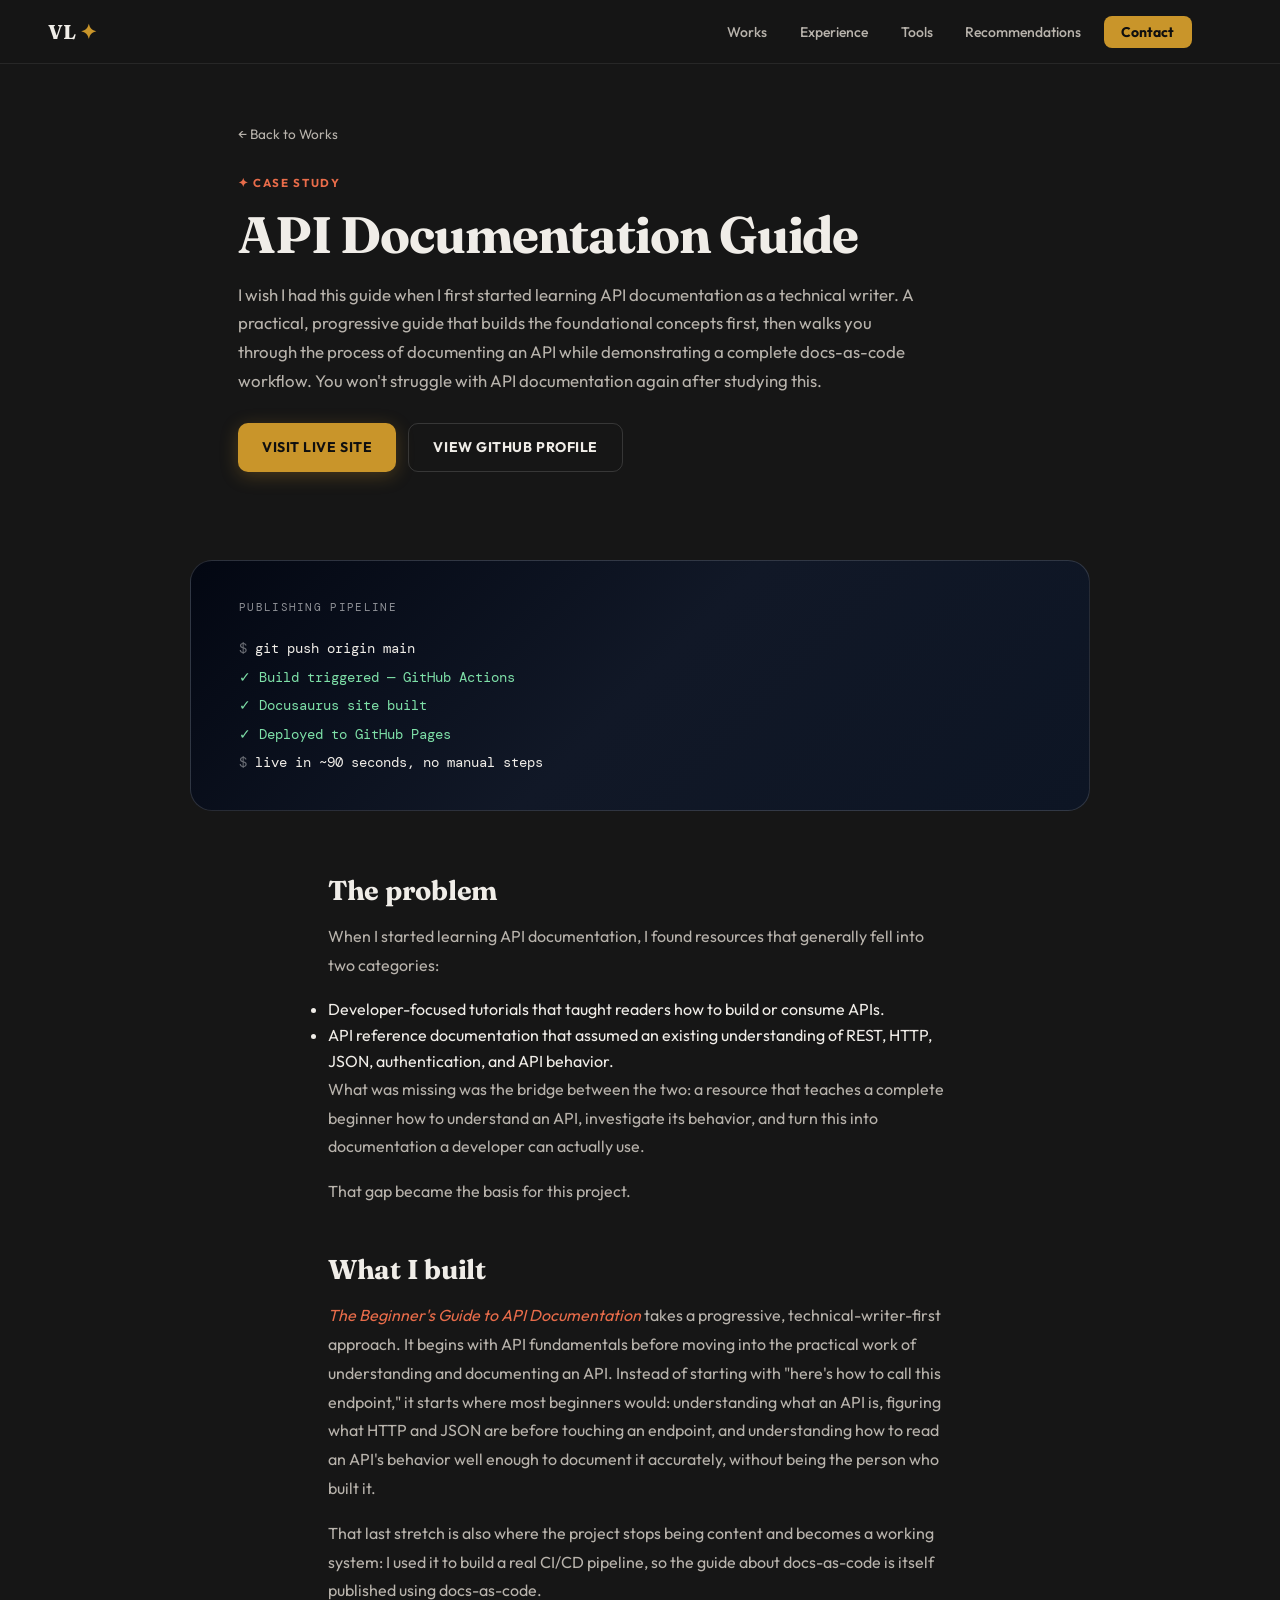
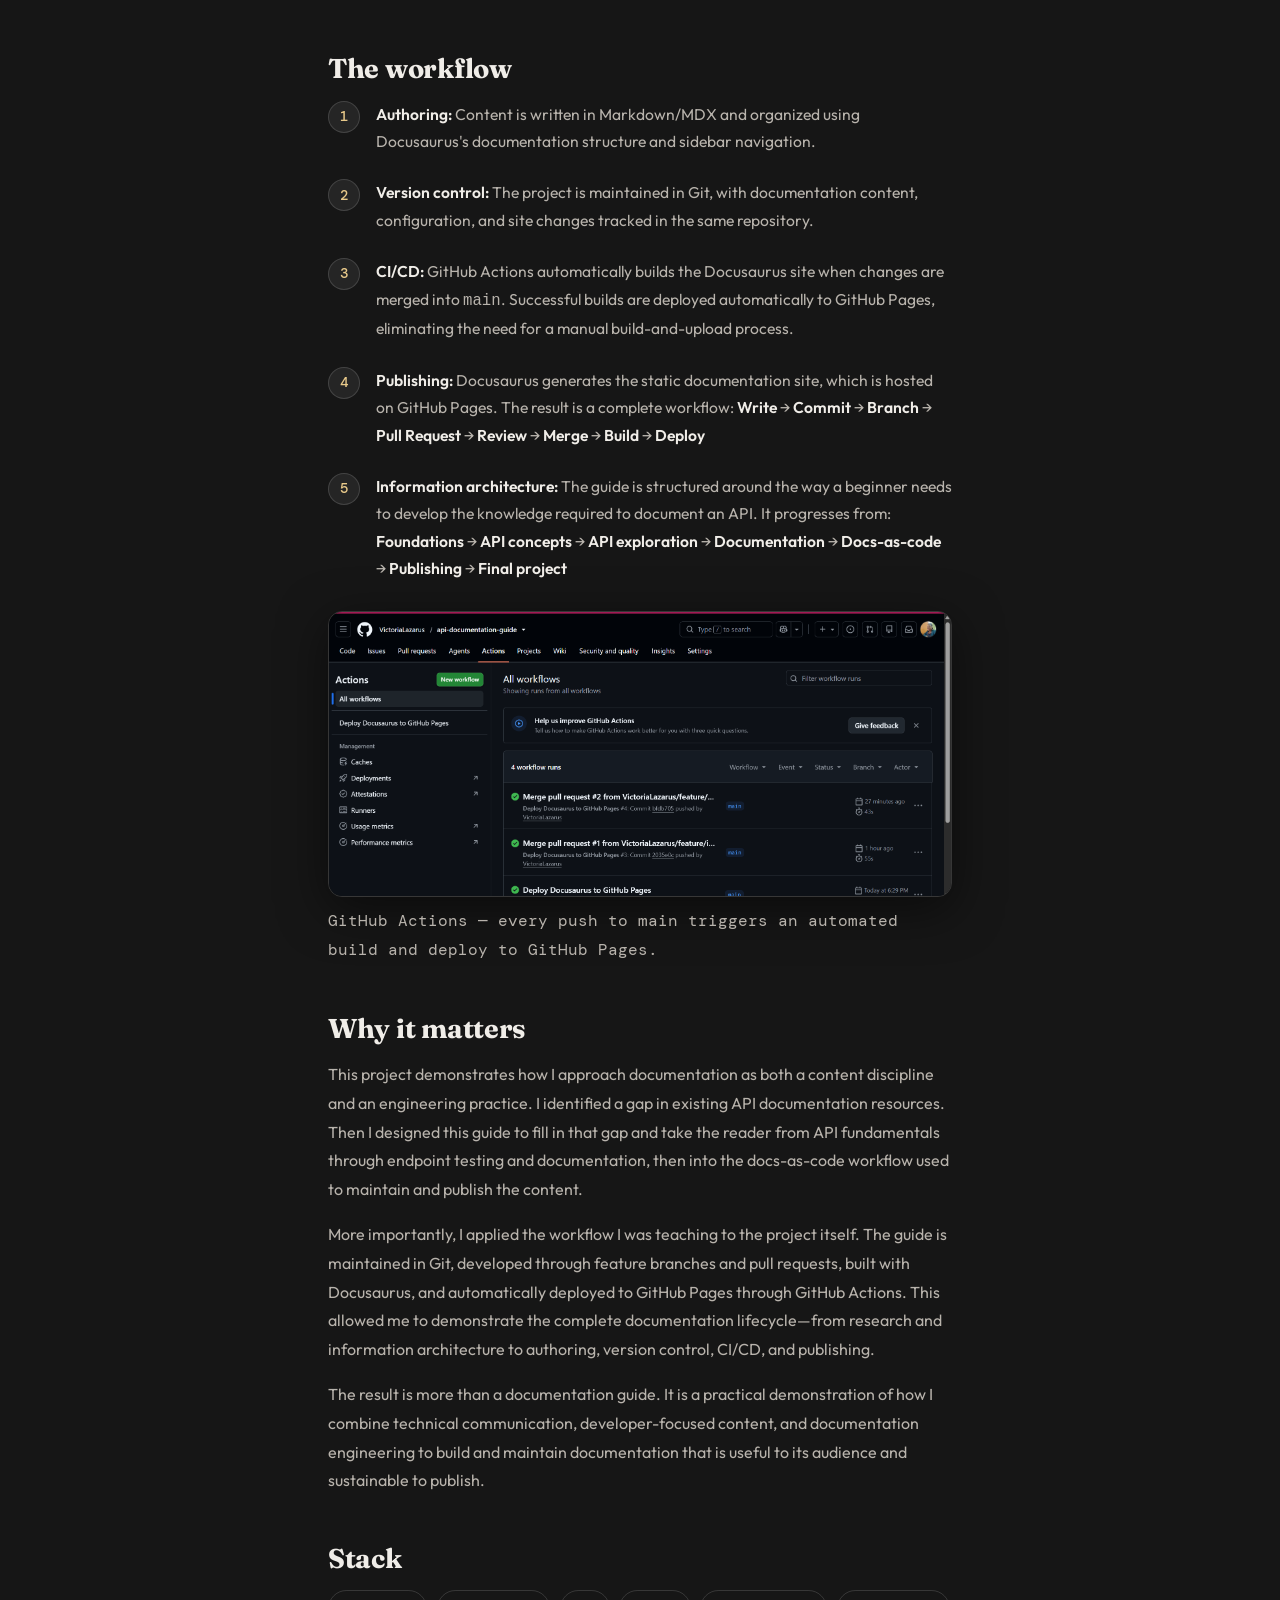
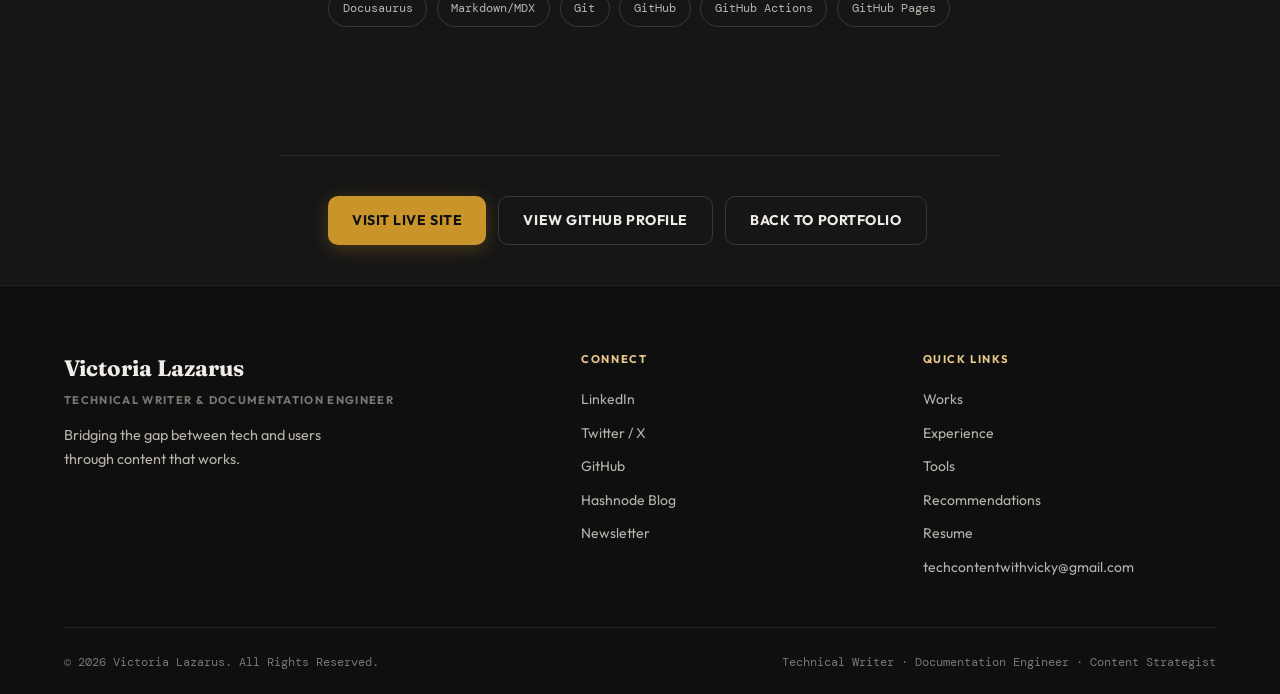
==== case-study-api-docs.html @ dc775043 "Refine workflow description in API docs Removed a redundant sentence from the workflow section and a" ====
<!DOCTYPE html>
<html lang="en">
<head>
  <meta charset="UTF-8" />
  <meta name="viewport" content="width=device-width, initial-scale=1.0" />
  <title>Case Study: API Documentation Guide — Victoria Lazarus</title>
  <meta name="description" content="How I built a full docs-as-code workflow — Docusaurus, Git, and automated CI/CD — for a self-directed API documentation project." />
  <link href="https://fonts.googleapis.com/css2?family=Fraunces:ital,wght@0,400;0,700;1,400;1,700&family=Outfit:wght@300;400;500;600;700&family=DM+Mono:wght@400;500&display=swap" rel="stylesheet" />
  <link rel="stylesheet" href="styles.css" />
  <style>
    .cv-navy { background: linear-gradient(135deg, #030712 0%, #111827 50%, #0d1524 100%); }

    .cs-hero {
      padding: calc(var(--nav-h) + 3.5rem) clamp(1.25rem, 4vw, 3rem) 3rem;
      max-width: 900px; margin: 0 auto;
    }
    .cs-back {
      display: inline-flex; align-items: center; gap: 0.4rem;
      font-size: 0.85rem; color: var(--text2); margin-bottom: 1.75rem;
      transition: color var(--transition);
    }
    .cs-back:hover { color: var(--accent2); }
    .cs-eyebrow {
      font-size: 0.72rem; font-weight: 700; letter-spacing: 0.14em;
      text-transform: uppercase; color: var(--accent-coral); margin-bottom: 0.85rem;
    }
    .cs-title {
      font-family: 'Fraunces', serif; font-size: clamp(2rem, 5vw, 3.2rem);
      font-weight: 700; color: var(--text); margin-bottom: 1rem; letter-spacing: -0.02em;
    }
    .cs-subtitle { font-size: 1.05rem; color: var(--text2); line-height: 1.7; max-width: 62ch; margin-bottom: 1.75rem; }
    .cs-links { display: flex; gap: 0.75rem; flex-wrap: wrap; margin-bottom: 2.5rem; }

    .cs-terminal {
      max-width: 900px; margin: 0 auto 4rem; padding: 2rem clamp(1.25rem, 4vw, 3rem);
      border-radius: var(--radius-lg); border: 1px solid var(--border2);
      font-family: 'DM Mono', monospace; font-size: 0.85rem; line-height: 2.1;
    }
    .cs-terminal .st-dim { color: rgba(255,255,255,0.4); }
    .cs-terminal .st-accent { color: #7ee0a8; }
    .cs-terminal .st-tag {
      display: inline-block; font-size: 0.68rem; letter-spacing: 0.12em;
      text-transform: uppercase; color: rgba(255,255,255,0.55); margin-bottom: 1rem;
    }

    .cs-body { max-width: 720px; margin: 0 auto; padding: 0 clamp(1.25rem, 4vw, 3rem) 5rem; }
    .cs-section { margin-bottom: 3rem; }
    .cs-section h2 {
      font-family: 'Fraunces', serif; font-size: clamp(1.3rem, 2.5vw, 1.7rem);
      font-weight: 700; color: var(--text); margin-bottom: 1rem; letter-spacing: -0.01em;
    }
    .cs-section p { color: var(--text2); font-size: 1rem; line-height: 1.8; margin-bottom: 1rem; }
    .cs-section p:last-child { margin-bottom: 0; }

    .cs-steps { list-style: none; counter-reset: step; }
    .cs-steps li {
      counter-increment: step; position: relative; padding-left: 3rem;
      margin-bottom: 1.5rem; color: var(--text2); font-size: 0.98rem; line-height: 1.75;
    }
    .cs-steps li:last-child { margin-bottom: 0; }
    .cs-steps li::before {
      content: counter(step);
      position: absolute; left: 0; top: 0;
      width: 2rem; height: 2rem; border-radius: 50%;
      background: var(--surface2); border: 1px solid var(--border2);
      color: var(--accent2); font-family: 'DM Mono', monospace; font-size: 0.85rem;
      font-weight: 500; display: flex; align-items: center; justify-content: center;
    }
    .cs-steps strong { color: var(--text); font-weight: 600; }

    .cs-stack { display: flex; flex-wrap: wrap; gap: 0.6rem; }
    .cs-stack span {
      font-family: 'DM Mono', monospace; font-size: 0.75rem;
      padding: 0.45rem 0.85rem; border: 1px solid var(--border2);
      border-radius: 999px; color: var(--text2);
    }

    .cs-cta {
      max-width: 720px; margin: 0 auto; padding: 2.5rem clamp(1.25rem, 4vw, 3rem);
      border-top: 1px solid var(--border); display: flex; gap: 0.75rem; flex-wrap: wrap;
    }

    .cs-figure { margin: 1.75rem 0; }
    .cs-figure img {
      width: 100%; display: block; border-radius: var(--radius);
      border: 1px solid var(--border2); box-shadow: var(--shadow-lg);
    }
    .cs-figure-caption {
      font-size: 0.82rem; color: var(--text3); margin-top: 0.65rem;
      font-family: 'DM Mono', monospace;
    }
  </style>
</head>
<body>

<div class="mobile-overlay" id="mobileOverlay"></div>
<div class="mobile-menu" id="mobileMenu">
  <a href="index.html#works" class="mobile-link">Works</a>
  <a href="index.html#experience" class="mobile-link">Experience</a>
  <a href="index.html#tools" class="mobile-link">Tools</a>
  <a href="index.html#recommendations" class="mobile-link">Recommendations</a>
  <a href="https://eu.wps.com/cms/docs/d/cbRadlva2UbcaMfI" target="_blank" class="mobile-link">My Resume</a>
  <a href="mailto:techcontentwithvicky@gmail.com" class="mobile-link">Contact</a>
</div>

<nav id="mainNav">
  <a href="index.html" class="nav-logo">VL <span>✦</span></a>
  <ul class="nav-links">
    <li><a href="index.html#works">Works</a></li>
    <li><a href="index.html#experience">Experience</a></li>
    <li><a href="index.html#tools">Tools</a></li>
    <li><a href="index.html#recommendations">Recommendations</a></li>
    <li><a href="mailto:techcontentwithvicky@gmail.com" class="nav-cta">Contact</a></li>
  </ul>
  <button class="hamburger" id="hamburgerBtn" aria-label="Toggle menu">
    <span></span><span></span><span></span>
  </button>
</nav>

<!-- ══════════════ CASE STUDY HERO ══════════════ -->
<section class="cs-hero">
  <a href="index.html#works" class="cs-back">← Back to Works</a>
  <p class="cs-eyebrow">✦ Case Study</p>
  <h1 class="cs-title">API Documentation Guide</h1>
  <p class="cs-subtitle">I wish I had this guide when I first started learning API documentation as a technical writer. A practical, progressive guide that builds the foundational concepts first, then walks you through the process of documenting an API while demonstrating a complete docs-as-code workflow. You won't struggle with API documentation again after studying this.</p>
  <div class="cs-links">
    <a href="https://victorialazarus.github.io/api-documentation-guide/" target="_blank" class="btn btn-primary">Visit Live Site</a>
    <a href="https://github.com/VictoriaLazarus" target="_blank" class="btn btn-outline">View GitHub Profile</a>
  </div>
</section>

<div class="cs-terminal cv-navy">
  <span class="st-tag">Publishing pipeline</span>
  <p><span class="st-dim">$</span> git push origin main</p>
  <p class="st-accent">✓ Build triggered — GitHub Actions</p>
  <p class="st-accent">✓ Docusaurus site built</p>
  <p class="st-accent">✓ Deployed to GitHub Pages</p>
  <p><span class="st-dim">$</span> live in ~90 seconds, no manual steps</p>
</div>

<!-- ══════════════ CASE STUDY BODY ══════════════ -->
<div class="cs-body">

  <div class="cs-section">
    <h2>The problem</h2>
    <p>When I started learning API documentation, I found resources that generally fell into two categories:</p>
<ul>
<li>Developer-focused tutorials that taught readers how to build or consume APIs.</li>
<li>API reference documentation that assumed an existing understanding of REST, HTTP, JSON, authentication, and API behavior.</li>
</ul>
<p>What was missing was the bridge between the two: a resource that teaches a complete beginner how to understand an API, investigate its behavior, and turn this into documentation a developer can actually use.</p>
<p>That gap became the basis for this project.</p>
</div>

  <div class="cs-section">
    <h2>What I built</h2>
    <p><em>The Beginner's Guide to API Documentation</em> takes a progressive, technical-writer-first approach.
It begins with API fundamentals before moving into the practical work of understanding and documenting an API. Instead of starting with "here's how to call this endpoint," it starts where most beginners would: understanding what an API is, figuring what HTTP and JSON are before touching an endpoint, and understanding how to read an API's behavior well enough to document it accurately, without being the person who built it.</p>
    <p>That last stretch is also where the project stops being content and becomes a working system: I used it to build a real CI/CD pipeline, so the guide about docs-as-code is itself published using docs-as-code.</p>
  </div>

  <div class="cs-section">
    <h2>The workflow</h2>
     <ul class="cs-steps">
      <li><strong>Authoring:</strong> Content is written in Markdown/MDX and organized using Docusaurus's documentation structure and sidebar navigation.</li>
      <li><strong>Version control:</strong> The project is maintained in Git, with documentation content, configuration, and site changes tracked in the same repository.</li>
      <li><strong>CI/CD:</strong> GitHub Actions automatically builds the Docusaurus site when changes are merged into <code>main</code>. Successful builds are deployed automatically to GitHub Pages, eliminating the need for a manual build-and-upload process.</li>
      <li><strong>Publishing:</strong> Docusaurus generates the static documentation site, which is hosted on GitHub Pages. The result is a complete workflow:
<strong>Write</strong> → <strong>Commit</strong> → <strong>Branch</strong> → <strong>Pull Request</strong> → <strong>Review</strong> → <strong>Merge</strong> → <strong>Build</strong> → <strong>Deploy</strong>
</li>
      <li><strong>Information architecture:</strong> The guide is structured around the way a beginner needs to develop the knowledge required to document an API.
It progresses from: <strong>Foundations</strong> → <strong>API concepts</strong> → <strong>API exploration</strong> → <strong>Documentation</strong> → <strong>Docs-as-code</strong> → <strong>Publishing</strong> → <strong>Final project</strong></li>
    </ul>

    <div class="cs-figure">
      <img src="images/github-actions-workflow.png" alt="GitHub Actions workflow run history for the API Documentation Guide repo, showing successful automated deploys to GitHub Pages" loading="lazy" />
      <p class="cs-figure-caption">GitHub Actions — every push to main triggers an automated build and deploy to GitHub Pages.</p>
    </div>
  </div>

  <div class="cs-section">
    <h2>Why it matters</h2>
    <p>This project demonstrates how I approach documentation as both a content discipline and an engineering practice. I identified a gap in existing API documentation resources. Then I designed this guide to fill in that gap and take the reader from API fundamentals through endpoint testing and documentation, then into the docs-as-code workflow used to maintain and publish the content.</p>
    <p>More importantly, I applied the workflow I was teaching to the project itself. The guide is maintained in Git, developed through feature branches and pull requests, built with Docusaurus, and automatically deployed to GitHub Pages through GitHub Actions. This allowed me to demonstrate the complete documentation lifecycle—from research and information architecture to authoring, version control, CI/CD, and publishing.</p>
    <p>The result is more than a documentation guide. It is a practical demonstration of how I combine technical communication, developer-focused content, and documentation engineering to build and maintain documentation that is useful to its audience and sustainable to publish.</p>
  </div>

  <div class="cs-section">
    <h2>Stack</h2>
    <div class="cs-stack">
      <span>Docusaurus</span><span>Markdown/MDX</span><span>Git</span><span>GitHub</span><span>GitHub Actions</span><span>GitHub Pages</span>
    </div>
  </div>

</div>

<div class="cs-cta">
  <a href="https://victorialazarus.github.io/api-documentation-guide/" target="_blank" class="btn btn-primary">Visit Live Site</a>
  <a href="https://github.com/VictoriaLazarus" target="_blank" class="btn btn-outline">View GitHub Profile</a>
  <a href="index.html#works" class="btn btn-outline">Back to Portfolio</a>
</div>

<!-- ══════════════ FOOTER ══════════════ -->
<footer>
  <div class="footer-top">
    <div class="footer-brand">
      <p>Victoria Lazarus</p>
      <span>Technical Writer &amp; Documentation Engineer</span>
      <p class="footer-bio">Bridging the gap between tech and users through content that works.</p>
    </div>
    <div>
      <p class="footer-col-title">Connect</p>
      <div class="footer-links">
        <a href="https://linkedin.com/in/victoria-lazarus" target="_blank" class="footer-link">LinkedIn</a>
        <a href="https://twitter.com/Toria_Oluchi" target="_blank" class="footer-link">Twitter / X</a>
        <a href="https://github.com/VictoriaLazarus" target="_blank" class="footer-link">GitHub</a>
        <a href="https://hashnode.com/@Vicisagem" target="_blank" class="footer-link">Hashnode Blog</a>
        <a href="https://www.linkedin.com/newsletters/dear-technical-writers-7169617343709491200" target="_blank" class="footer-link">Newsletter</a>
      </div>
    </div>
    <div>
      <p class="footer-col-title">Quick Links</p>
      <div class="footer-links">
        <a href="index.html#works" class="footer-link">Works</a>
        <a href="index.html#experience" class="footer-link">Experience</a>
        <a href="index.html#tools" class="footer-link">Tools</a>
        <a href="index.html#recommendations" class="footer-link">Recommendations</a>
        <a href="https://eu.wps.com/cms/docs/d/cbRadlva2UbcaMfI" target="_blank" class="footer-link">Resume</a>
        <a href="mailto:techcontentwithvicky@gmail.com" class="footer-link">techcontentwithvicky@gmail.com</a>
      </div>
    </div>
  </div>
  <div class="footer-bottom">
    <span>© 2026 Victoria Lazarus. All Rights Reserved.</span>
    <span>Technical Writer · Documentation Engineer · Content Strategist</span>
  </div>
</footer>

<script src="scripts.js"></script>
</body>
</html>
---- styles.css ----
/* ── RESET ── */
*, *::before, *::after { box-sizing: border-box; margin: 0; padding: 0; }

:root {
  --bg: #161616;
  --surface: #1d1d1d;
  --surface2: #252525;
  --panel: #2d2d2d;
  --panel2: #363636;
  --border: rgba(255,255,255,0.08);
  --border2: rgba(255,255,255,0.14);
  --text:  #f0ede8;
  --text2: #b8b3ac;
  --text3: #7a766f;
  --accent:       #c9952a;
  --accent-hover: #b07d1a;
  --accent-glow:  rgba(201,149,42,0.28);
  --accent2:      #e8c98a;
  --accent-coral: #e86c4a;
  --hero-name-color: #f5f0e8;
  --nav-h: 64px;
  --radius: 14px;
  --radius-lg: 22px;
  --shadow: 0 4px 24px rgba(0,0,0,0.35);
  --shadow-lg: 0 12px 48px rgba(0,0,0,0.5);
  --transition: 0.22s ease;
}

html { scroll-behavior: smooth; }
body {
  background: var(--bg); color: var(--text);
  font-family: 'Outfit', sans-serif; font-size: 16px;
  line-height: 1.65; -webkit-font-smoothing: antialiased;
  overflow-x: hidden;
}
h1, h2, h3 { font-family: 'Fraunces', serif; line-height: 1.15; }
em { font-style: italic; color: var(--accent-coral); }
a  { color: inherit; text-decoration: none; }

/* ══════ NAV ══════ */
#mainNav {
  position: fixed; top: 0; left: 0; right: 0; z-index: 900;
  height: var(--nav-h);
  display: flex; align-items: center; justify-content: space-between;
  padding: 0 clamp(1.25rem, 4vw, 3rem);
  background: rgba(22,22,22,0.92); backdrop-filter: blur(14px);
  border-bottom: 1px solid var(--border);
}
.nav-logo {
  font-family: 'Fraunces', serif; font-size: 1.25rem; font-weight: 700;
  color: var(--text); letter-spacing: -0.02em;
  display: flex; align-items: center; gap: 0.3rem; flex-shrink: 0;
}
.nav-logo span { color: var(--accent); }
.nav-links {
  display: flex; align-items: center; gap: 0.25rem;
  list-style: none; margin-left: auto;
}
.nav-links a {
  font-size: 0.875rem; font-weight: 500; color: var(--text2);
  padding: 0.45rem 0.9rem; border-radius: 8px;
  transition: color var(--transition), background var(--transition);
}
.nav-links a:hover { color: var(--text); background: var(--surface2); }
.nav-links .nav-cta {
  background: var(--accent) !important; color: #0f0f0f !important;
  padding: 0.45rem 1.1rem; border-radius: 8px; font-weight: 700;
  transition: background var(--transition), transform var(--transition);
  margin-left: 0.25rem;
}
.nav-links .nav-cta:hover { background: var(--accent-hover) !important; transform: translateY(-1px); }

/* ══════ HAMBURGER ══════ */
.hamburger {
  display: flex; flex-direction: column; justify-content: center;
  align-items: center; gap: 5px; width: 40px; height: 40px;
  background: var(--surface2); border: 1px solid var(--border2);
  border-radius: 8px; cursor: pointer; z-index: 1001; position: relative;
  visibility: hidden; pointer-events: none; flex-shrink: 0;
}
.hamburger span {
  display: block; width: 20px; height: 2px;
  background: var(--text); border-radius: 2px;
  transition: transform 0.3s ease, opacity 0.3s ease;
}
.hamburger.open span:nth-child(1) { transform: translateY(7px) rotate(45deg); }
.hamburger.open span:nth-child(2) { opacity: 0; }
.hamburger.open span:nth-child(3) { transform: translateY(-7px) rotate(-45deg); }

/* ══════ MOBILE MENU ══════ */
.mobile-overlay {
  position: fixed; inset: 0; background: rgba(0,0,0,0.65);
  z-index: 950; opacity: 0; pointer-events: none; transition: opacity 0.3s ease;
}
.mobile-overlay.open { opacity: 1; pointer-events: auto; }
.mobile-menu {
  position: fixed; top: 0; right: -100%;
  width: min(320px, 85vw); height: 100dvh;
  background: var(--surface); border-left: 1px solid var(--border2);
  z-index: 960; display: flex; flex-direction: column;
  padding: calc(var(--nav-h) + 1.5rem) 1.5rem 2rem; gap: 0.25rem;
  transition: right 0.35s cubic-bezier(0.4,0,0.2,1); overflow-y: auto;
}
.mobile-menu.open { right: 0; }
.mobile-link {
  display: block; font-size: 1.05rem; font-weight: 500; color: var(--text);
  padding: 0.85rem 1rem; border-radius: 10px; border: 1px solid transparent;
  transition: background var(--transition), border-color var(--transition), color var(--transition);
}
.mobile-link:hover { background: var(--surface2); border-color: var(--border2); color: var(--accent2); }

/* ══════ HERO ══════ */
.hero {
  min-height: 100vh;
  padding: calc(var(--nav-h) + 3rem) clamp(1.25rem, 4vw, 3rem) 4rem;
  display: flex; align-items: center; justify-content: space-between;
  gap: clamp(2rem, 4vw, 4rem);
  width: 100%; max-width: 100%; margin: 0; box-sizing: border-box;
}
.hero-text { flex: 1 1 0; min-width: 0; max-width: 700px; }
.hero-image-col {
  flex: 0 0 auto;
  display: flex; align-items: center; justify-content: flex-end; align-self: center;
}
.hero-eyebrow {
  font-size: 0.78rem; font-weight: 600; letter-spacing: 0.12em;
  text-transform: uppercase; color: var(--accent); margin-bottom: 1rem;
}
.hero-greeting {
  font-family: 'Fraunces', serif; font-size: clamp(1.6rem, 3.5vw, 2.4rem);
  color: var(--text2); margin-bottom: 0.4rem;
  display: flex; align-items: baseline; gap: 0.2rem; flex-wrap: wrap;
}
.typing-text { color: var(--accent2); }
.hero-greeting-static { color: var(--text2); }
.cursor-blink {
  display: inline-block; width: 2px; height: 1em; background: var(--accent);
  margin-left: 1px; vertical-align: baseline; animation: blink 1s step-end infinite;
}
@keyframes blink { 0%,100%{opacity:1} 50%{opacity:0} }

.hero-name {
  font-size: clamp(2.8rem, 5.5vw, 5.5rem); font-weight: 700;
  color: var(--hero-name-color); letter-spacing: -0.03em;
  line-height: 1.05; margin-bottom: 1rem;
  white-space: nowrap;
}
.hero-discipline {
  font-size: clamp(1rem, 2vw, 1.2rem); color: var(--text2);
  margin-bottom: 1.5rem; display: flex; align-items: center; gap: 0.4rem; flex-wrap: wrap;
}
.discipline-word { font-weight: 700; color: var(--accent2); font-family: 'DM Mono', monospace; }
.discipline-illustration { display: inline-flex; align-items: center; }
.discipline-illustration svg { display: none; }
.discipline-illustration::after {
  content: '✍'; font-size: 1.3rem; filter: sepia(1) saturate(3) hue-rotate(5deg);
}
.hero-bio {
  font-size: clamp(0.95rem, 1.5vw, 1.05rem); color: var(--text2);
  line-height: 1.75; max-width: 600px; margin-bottom: 2rem;
}

/* ══════ STATS — desktop: wide spread across full text column ══════ */
.hero-stats {
  display: grid;
  grid-template-columns: 1fr 1fr 1fr;
  gap: 0;
  width: 100%;
  margin-bottom: 2rem;
  border-top: 1px solid var(--border2);
  border-bottom: 1px solid var(--border2);
  padding: 1.5rem 0;
}
.stat-divider { display: none; }

.stat-item {
  display: flex; flex-direction: column; gap: 0.3rem;
  padding: 0 1.5rem;
}
.stat-item:first-child { padding-left: 0; }
.stat-item:last-child  { padding-right: 0; }
.stat-item + .stat-item { border-left: 1px solid var(--border2); }

.stat-num {
  font-family: 'Fraunces', serif;
  font-size: clamp(2.2rem, 4vw, 3.2rem);
  font-weight: 700; color: var(--text); line-height: 1;
}
.stat-label {
  font-size: 0.72rem; font-weight: 600;
  letter-spacing: 0.08em; text-transform: uppercase; color: var(--text3);
}

/* ══════ BUTTONS ══════ */
.hero-cta { display: flex; gap: 0.75rem; flex-wrap: wrap; margin-bottom: 2rem; }
.btn {
  display: inline-flex; align-items: center; gap: 0.4rem;
  padding: 0.75rem 1.5rem; border-radius: 10px;
  font-size: 0.875rem; font-weight: 700; cursor: pointer; border: none;
  transition: background var(--transition), transform var(--transition), box-shadow var(--transition);
  letter-spacing: 0.04em; text-transform: uppercase;
}
.btn-primary { background: var(--accent); color: #0f0f0f; box-shadow: 0 4px 18px var(--accent-glow); }
.btn-primary:hover { background: var(--accent-hover); transform: translateY(-2px); box-shadow: 0 8px 28px var(--accent-glow); }
.btn-outline { background: transparent; color: var(--text); border: 1.5px solid var(--border2); }
.btn-outline:hover { background: var(--surface2); border-color: var(--accent); color: var(--accent2); transform: translateY(-2px); }

/* ══════ SOCIALS ══════ */
.hero-socials { display: flex; gap: 0.5rem; flex-wrap: wrap; }
.social-link {
  display: inline-flex; align-items: center; gap: 0.35rem;
  font-size: 0.8rem; font-weight: 500; color: var(--text3);
  padding: 0.4rem 0.75rem; border: 1px solid var(--border); border-radius: 8px;
  transition: color var(--transition), border-color var(--transition), background var(--transition);
}
.social-link:hover { color: var(--accent2); border-color: var(--accent); background: var(--surface2); }

/* ══════ HERO IMAGE ══════ */
.hero-photo-wrapper { position: relative; }
.hero-photo-placeholder {
  width: clamp(260px, 22vw, 380px); height: clamp(260px, 22vw, 380px);
  border-radius: 50%; background: var(--surface2);
  border: 3px solid rgba(201,149,42,0.35); overflow: hidden;
  display: flex; align-items: center; justify-content: center;
  box-shadow: 0 0 0 7px rgba(201,149,42,0.07), var(--shadow-lg);
}
.hero-photo-placeholder > svg { display: none !important; }
.hero-photo { width: 100%; height: 100%; object-fit: cover; object-position: center top; display: block; }
.hero-photo-badge {
  position: absolute; bottom: -14px; left: 50%; transform: translateX(-50%);
  background: var(--surface); border: 1px solid var(--border2);
  border-radius: 999px; padding: 0.45rem 1.1rem;
  font-size: 0.8rem; font-weight: 600; color: var(--text);
  white-space: nowrap; box-shadow: var(--shadow);
}
.hero-photo-badge span { color: var(--accent-coral); }

/* ══════ SECTION LAYOUT ══════ */
.section-wrap {
  padding: 6rem clamp(1.25rem, 4vw, 3rem);
  max-width: 100%; margin: 0; width: 100%; box-sizing: border-box;
}
.section-wrap.alt {
  background: var(--surface); max-width: 100%; padding-left: 0; padding-right: 0;
}
.section-wrap.alt > * {
  max-width: 100%; margin-left: 0; margin-right: 0;
  padding-left: clamp(1.25rem, 4vw, 3rem); padding-right: clamp(1.25rem, 4vw, 3rem);
}
.section-wrap.alt .recs-grid,
.section-wrap.alt .exp-list,
.section-wrap.alt .tools-scroll-wrap {
  max-width: 100%; margin-left: 0; margin-right: 0;
  padding-left: clamp(1.25rem, 4vw, 3rem); padding-right: clamp(1.25rem, 4vw, 3rem);
}
.section-tag {
  display: inline-block; font-size: 0.72rem; font-weight: 700;
  letter-spacing: 0.14em; text-transform: uppercase;
  color: var(--accent-coral); margin-bottom: 0.75rem;
}
.section-title {
  font-size: clamp(2rem, 4vw, 3rem); font-weight: 700;
  color: var(--text); margin-bottom: 0.75rem; letter-spacing: -0.02em;
}
.section-sub { font-size: 1rem; color: var(--text2); max-width: 100%; margin-bottom: 3rem; line-height: 1.7; }
.fade-up { opacity: 0; transform: translateY(24px); transition: opacity 0.55s ease, transform 0.55s ease; }
.fade-up.visible { opacity: 1; transform: none; }

/* ══════ WORKS ══════ */
.works-category { margin-bottom: 3.5rem; }
.category-header { display: flex; align-items: center; gap: 0.6rem; margin-bottom: 1.5rem; }
.category-emoji { font-size: 1.1rem; }
.category-title {
  font-size: 0.85rem; font-weight: 700; letter-spacing: 0.06em;
  text-transform: uppercase; color: var(--text2); white-space: nowrap;
}
.category-line { flex: 1; height: 1px; background: var(--border2); }

.works-grid {
  display: grid;
  grid-template-columns: repeat(auto-fill, minmax(280px, 1fr));
  gap: 1rem;
}
@media (min-width: 1400px) { .works-grid { grid-template-columns: repeat(4, 1fr); } }

.work-card {
  background: var(--surface); border: 1px solid var(--border);
  border-radius: var(--radius); overflow: hidden;
  display: flex; flex-direction: column; position: relative;
  transition: border-color var(--transition), transform var(--transition), box-shadow var(--transition);
  cursor: pointer;
}
.work-card:hover { border-color: var(--accent); transform: translateY(-4px); box-shadow: 0 12px 36px var(--accent-glow); }

.work-card-img {
  width: 100%; height: 160px;
  overflow: hidden; position: relative; background: var(--surface2);
}
.work-card-img img {
  width: 100%; height: 100%;
  object-fit: cover; object-position: center center;
  display: block;
  transition: transform 0.5s ease;
}
.work-card:hover .work-card-img img { transform: scale(1.04); }
.work-card-img::after {
  content: '';
  position: absolute; inset: 0;
  background: linear-gradient(
    to bottom,
    rgba(14,14,14,0.96) 0%,
    rgba(14,14,14,0.88) 25%,
    rgba(14,14,14,0.55) 50%,
    rgba(14,14,14,0.0)  75%
  );
  pointer-events: none;
  z-index: 1;
}
.work-card-img > div { position: relative; z-index: 2; width: 100%; height: 100%; }

/* ── Badge / type pill ── */
.work-card-type {
  position: absolute; top: 0.6rem; left: 0.6rem; z-index: 3;
  font-size: 0.65rem; font-weight: 700; letter-spacing: 0.08em; text-transform: uppercase;
  background: rgba(201,149,42,0.92); color: #0f0f0f;
  padding: 0.25rem 0.55rem; border-radius: 6px;
}
/* Article — default gold */
.work-card-type.landing { background: rgba(232,108,74,0.92); color: #fff; }
.work-card-type.success { background: rgba(34,197,94,0.88);  color: #0f0f0f; }
.work-card-type.guide   { background: rgba(99,179,237,0.92);  color: #0a1628; }
.work-card-type.apidoc  { background: rgba(154,115,239,0.92); color: #fff; }

.work-card-body { padding: 0.9rem 1rem 0.6rem; flex: 1; }
.work-card-meta {
  font-size: 0.72rem; color: var(--text3);
  font-weight: 500; margin-bottom: 0.35rem; letter-spacing: 0.02em;
}
.work-card-meta span { color: var(--accent); }
.work-card-title { font-size: 0.9rem; font-weight: 600; color: var(--text); line-height: 1.45; }

.work-card-arrow { display: flex; align-items: center; justify-content: flex-end; padding: 0 0.9rem 0.85rem; }
.work-card-pill {
  display: inline-flex; align-items: center; gap: 0.35rem;
  padding: 0.32rem 0.75rem; border-radius: 999px;
  border: 1px solid rgba(201,149,42,0.4); background: rgba(201,149,42,0.12);
  font-size: 0.7rem; font-weight: 600; letter-spacing: 0.04em;
  color: var(--accent2); white-space: nowrap;
  opacity: 0; transform: translateY(6px);
  transition: opacity 0.22s ease, transform 0.22s ease, background 0.22s, border-color 0.22s;
  pointer-events: none;
}
.work-card-pill svg { width: 11px; height: 11px; stroke: var(--accent2); stroke-width: 2.4; flex-shrink: 0; }
.work-card:hover .work-card-pill { opacity: 1; transform: translateY(0); background: rgba(201,149,42,0.2); border-color: rgba(201,149,42,0.65); }

/* ══════ EXPERIENCE ══════ */
.exp-list { display: flex; flex-direction: column; gap: 0; }
.exp-item {
  display: grid; grid-template-columns: 220px 1fr;
  gap: 2rem; padding: 2.5rem 0; border-bottom: 1px solid var(--border);
}
.exp-item:last-child { border-bottom: none; }
.exp-period { font-size: 0.8rem; font-weight: 600; letter-spacing: 0.06em; text-transform: uppercase; color: var(--text2); margin-bottom: 0.4rem; font-family: 'DM Mono', monospace; }
.exp-company-row { display: flex; align-items: center; gap: 0.5rem; flex-wrap: wrap; }
.exp-company-name { font-size: 0.9rem; font-weight: 700; color: var(--accent2); }
.exp-role { font-size: 1.05rem; font-weight: 700; color: var(--text); margin-bottom: 0.85rem; font-family: 'Fraunces', serif; }
.exp-bullets { padding-left: 1.1rem; display: flex; flex-direction: column; gap: 0.45rem; }
.exp-bullets li { font-size: 0.9rem; color: var(--text2); line-height: 1.65; }

/* ══════ TOOLS ══════ */
.tools-scroll-wrap { overflow: hidden; position: relative; }
.tools-scroll-wrap::before, .tools-scroll-wrap::after {
  content: ''; position: absolute; top: 0; bottom: 0; width: 80px; z-index: 2; pointer-events: none;
}
.tools-scroll-wrap::before { left: 0;  background: linear-gradient(to right, var(--surface), transparent); }
.tools-scroll-wrap::after  { right: 0; background: linear-gradient(to left,  var(--surface), transparent); }
.tools-track { display: flex; gap: 0.6rem; width: max-content; animation: scroll-tools 50s linear infinite; }
.tools-track:hover { animation-play-state: paused; }
@keyframes scroll-tools { from{transform:translateX(0)} to{transform:translateX(-50%)} }

.tool-item {
  display: flex; align-items: center; gap: 0.55rem;
  background: var(--panel); border: 1px solid var(--border);
  border-radius: 999px; padding: 0.6rem 1.2rem;
  font-size: 0.92rem; font-weight: 700; color: var(--text); white-space: nowrap;
  transition: border-color 0.2s, color 0.2s, background 0.2s;
  letter-spacing: 0.02em;
}

.tool-icon { font-size: 1.35rem; }

.tool-item:hover { border-color: var(--accent); color: var(--accent2); background: var(--surface2); }


/* ══════ RECOMMENDATIONS ══════ */
.recs-grid { display: grid; grid-template-columns: repeat(auto-fit, minmax(min(100%, 420px), 1fr)); gap: 1.5rem; margin-top: 1rem; }
.rec-card { background: var(--panel); border: 1px solid var(--border2); border-radius: var(--radius-lg); padding: 2.5rem; position: relative; }
.rec-quote { display: block; font-family: 'Fraunces', serif; font-size: 3.5rem; line-height: 1; color: var(--accent); margin-bottom: 0.5rem; opacity: 0.75; }
.rec-text { font-size: 0.92rem; line-height: 1.85; color: var(--text); margin-bottom: 1.75rem; font-style: italic; }
.rec-author { display: flex; align-items: flex-start; gap: 0.85rem; }
.rec-avatar { width: 40px; height: 40px; border-radius: 50%; background: var(--accent); color: #0f0f0f; display: flex; align-items: center; justify-content: center; font-size: 0.75rem; font-weight: 700; letter-spacing: 0.04em; flex-shrink: 0; }
.rec-author-name { font-size: 0.9rem; font-weight: 700; color: var(--text); }
.rec-author-role { font-size: 0.78rem; color: var(--text2); }
.rec-date { font-size: 0.72rem; color: var(--text3); margin-top: 0.15rem; font-family: 'DM Mono', monospace; }

/* ══════ FOOTER ══════ */
footer { background: #0f0f0f; border-top: 1px solid var(--border); padding: 0 clamp(1.25rem, 5vw, 4rem); }
.footer-top { display: grid; grid-template-columns: 1.6fr 1fr 1fr; gap: 3rem; max-width: 1280px; margin: 0 auto; padding: 4rem 0 3rem; align-items: start; }
.footer-brand > p:first-child { font-family: 'Fraunces', serif; font-size: 1.4rem; font-weight: 700; color: var(--text); margin-bottom: 0.3rem; }
.footer-brand > span { font-size: 0.7rem; font-weight: 700; letter-spacing: 0.12em; text-transform: uppercase; color: var(--text3); display: block; margin-bottom: 0.9rem; }
.footer-bio { font-size: 0.9rem; color: var(--text2); max-width: 280px; line-height: 1.65; }
.footer-col-title { font-size: 0.7rem; font-weight: 700; letter-spacing: 0.14em; text-transform: uppercase; color: var(--accent2); margin-bottom: 1.25rem; }
.footer-links { display: flex; flex-direction: column; gap: 0.65rem; }
.footer-link  { font-size: 0.875rem; color: var(--text2); transition: color var(--transition); }
.footer-link:hover { color: var(--accent2); }
.footer-bottom { display: flex; align-items: center; justify-content: space-between; gap: 1rem; flex-wrap: wrap; max-width: 1280px; margin: 0 auto; padding: 1.5rem 0; border-top: 1px solid var(--border); font-size: 0.78rem; color: var(--text3); font-family: 'DM Mono', monospace; }

/* ══════ RESPONSIVE ≤ 900px ══════ */
@media (max-width: 900px) {
  .nav-links { display: none; }
  .hamburger { visibility: visible; pointer-events: auto; }
  .section-sub { white-space: normal; max-width: 100%; }

  .hero {
    flex-direction: column; align-items: flex-start;
    padding-top: calc(var(--nav-h) + 2rem); gap: 2rem;
  }
  .hero-text { max-width: 100%; width: 100%; }
  .hero-name { white-space: normal; font-size: clamp(2.4rem, 9vw, 4rem); }

  .hero-image-col { width: 100%; justify-content: center; order: -1; flex: none; }
  .hero-photo-placeholder {
    width: clamp(160px, 40vw, 220px); height: clamp(160px, 40vw, 220px);
    border-radius: 50%;
  }
  .hero-photo-placeholder > svg { display: none !important; }

  .hero-stats {
    display: flex;
    align-items: center;
    gap: 1rem;
    background: var(--surface);
    border: 1px solid var(--border2);
    border-top: 1px solid var(--border2);
    border-bottom: 1px solid var(--border2);
    border-radius: var(--radius);
    padding: 1.1rem 1.5rem;
    width: 100%;
  }
  .stat-divider { display: block; width: 1px; height: 40px; background: var(--border2); flex-shrink: 0; }
  .stat-item { flex: 1; flex-direction: column; align-items: center; gap: 0.2rem; padding: 0; border-left: none !important; }
  .stat-item + .stat-item { border-left: none !important; }
  .stat-num  { font-size: 1.6rem; }
  .stat-label { font-size: 0.65rem; letter-spacing: 0.1em; color: var(--text3); }

  .exp-item { grid-template-columns: 1fr; gap: 0.6rem; padding: 1.75rem 0; }
  .footer-top { grid-template-columns: 1fr; gap: 2rem; padding: 3rem 0 2rem; }
  .footer-bottom { flex-direction: column; align-items: flex-start; gap: 0.4rem; }
  .recs-grid  { grid-template-columns: 1fr; }
  .rec-card   { padding: 1.75rem; }
  .works-grid { grid-template-columns: 1fr; }
}

/* ══════ RESPONSIVE ≤ 600px ══════ */
@media (max-width: 600px) {
  .hero-name     { font-size: clamp(2.2rem, 11vw, 3rem); white-space: normal; }
  .section-title { font-size: clamp(1.6rem, 7vw, 2.2rem); }
  .hero-cta      { flex-direction: column; }
  .btn           { width: 100%; justify-content: center; }
  .hero-socials  { gap: 0.35rem; }
  .hero-stats    { padding: 1rem; gap: 0.75rem; flex-wrap: wrap; justify-content: space-around; }
  .stat-num      { font-size: 1.3rem; }
  .section-wrap          { padding-left: 1rem; padding-right: 1rem; }
  .section-wrap.alt > *  { padding-left: 1rem; padding-right: 1rem; }
  .rec-card  { padding: 1.25rem; }
  .rec-text  { font-size: 0.88rem; }
  .hero-photo-placeholder { width: 140px; height: 140px; }
}
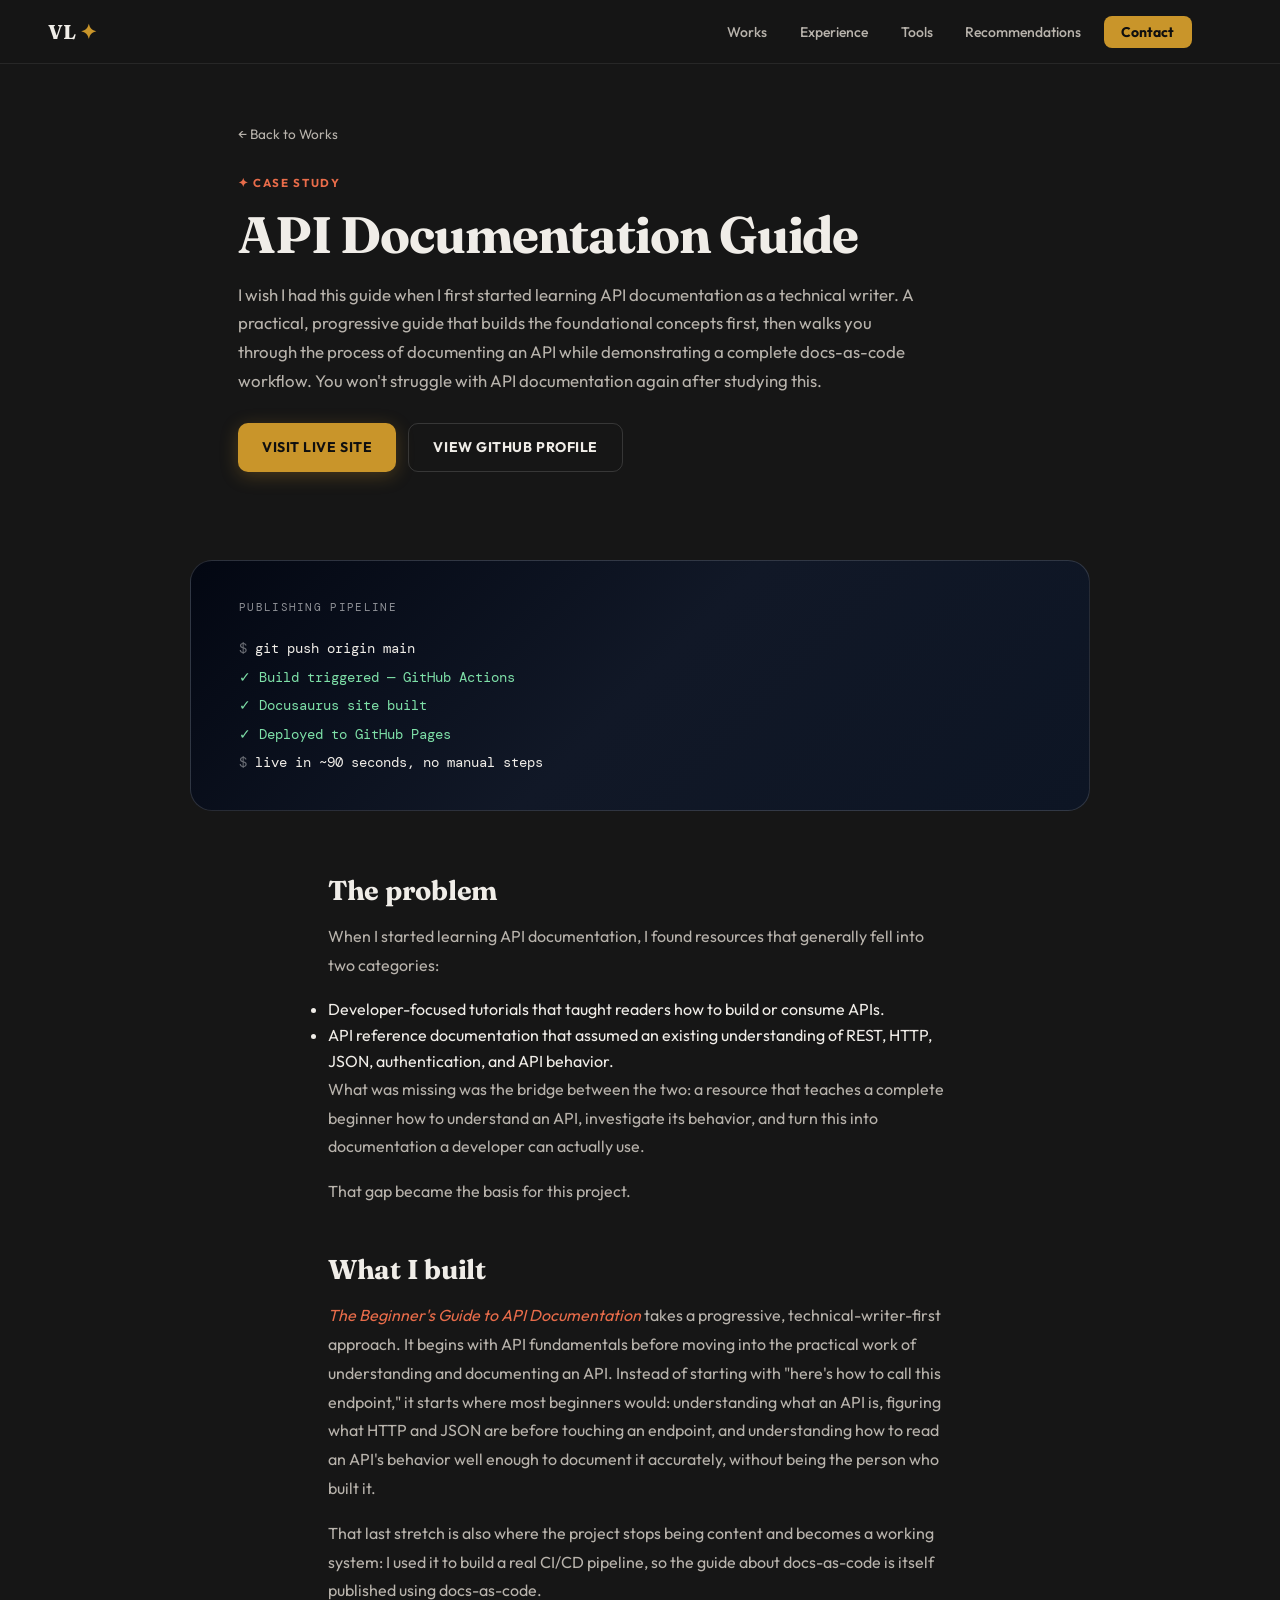
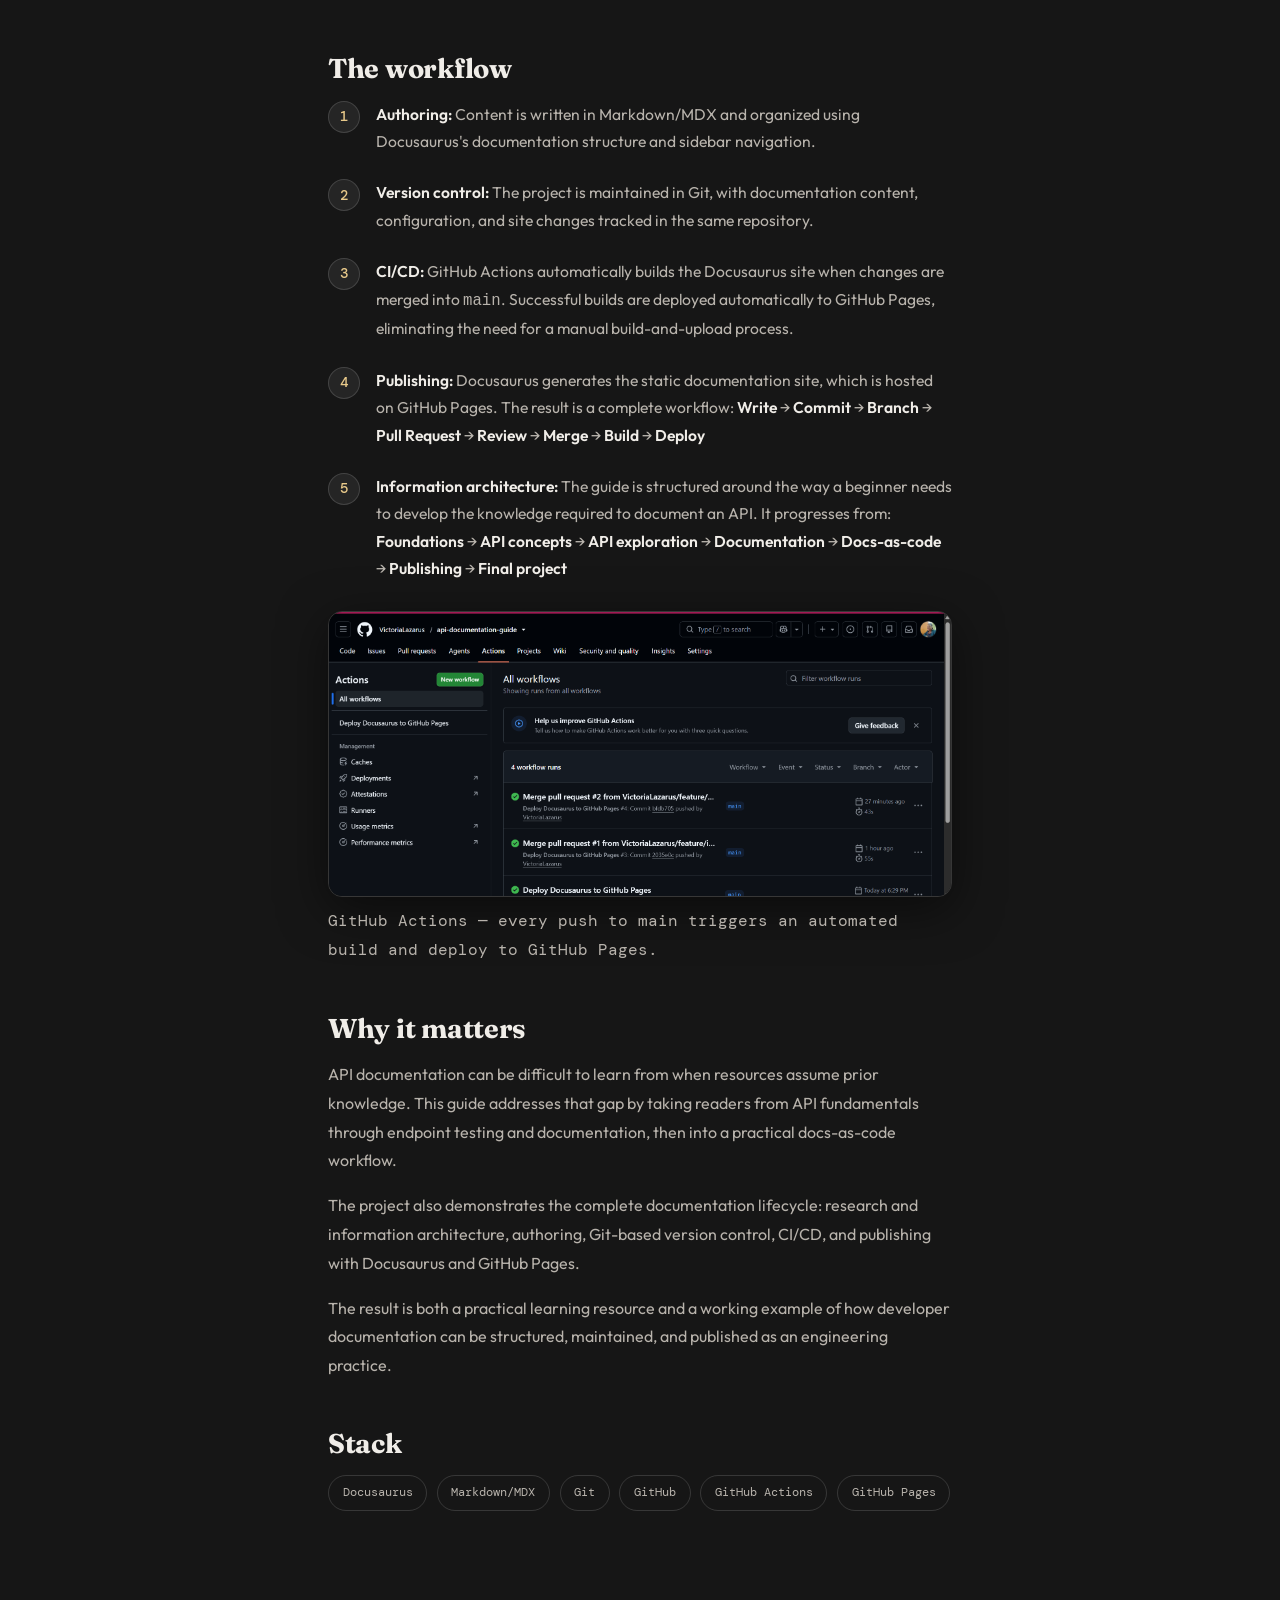
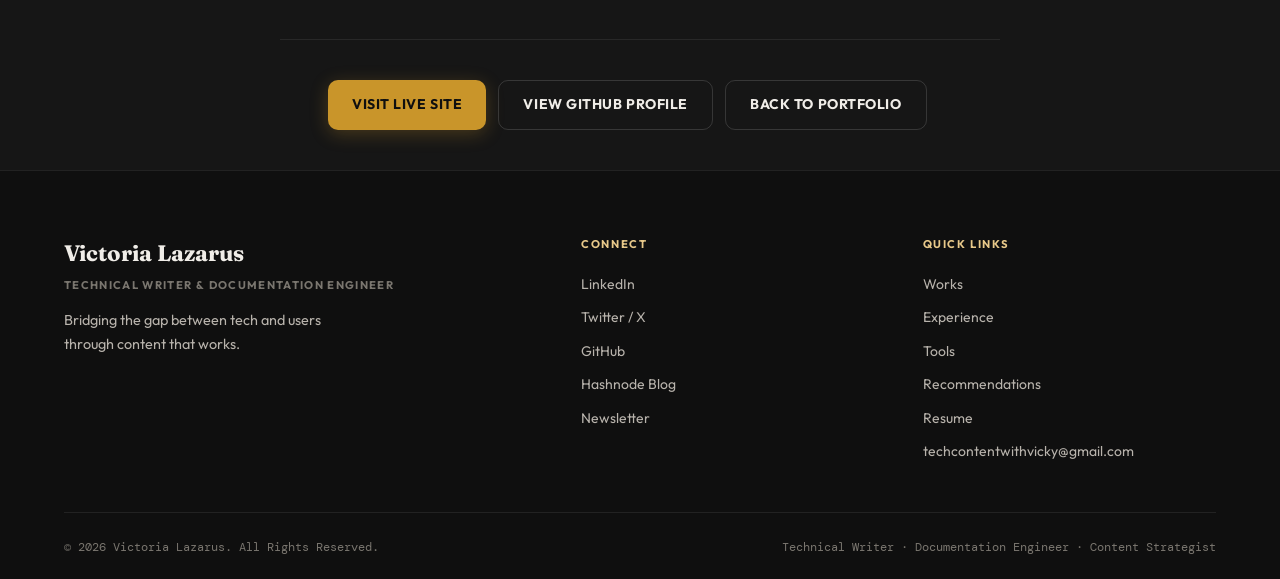
==== commit f1603ec9: "Revise 'Why it matters' section for clarity" ====
--- a/case-study-api-docs.html
+++ b/case-study-api-docs.html
@@ -180,9 +180,9 @@
 
   <div class="cs-section">
     <h2>Why it matters</h2>
-    <p>This project demonstrates how I approach documentation as both a content discipline and an engineering practice. I identified a gap in existing API documentation resources. Then I designed this guide to fill in that gap and take the reader from API fundamentals through endpoint testing and documentation, then into the docs-as-code workflow used to maintain and publish the content.</p>
-    <p>More importantly, I applied the workflow I was teaching to the project itself. The guide is maintained in Git, developed through feature branches and pull requests, built with Docusaurus, and automatically deployed to GitHub Pages through GitHub Actions. This allowed me to demonstrate the complete documentation lifecycle—from research and information architecture to authoring, version control, CI/CD, and publishing.</p>
-    <p>The result is more than a documentation guide. It is a practical demonstration of how I combine technical communication, developer-focused content, and documentation engineering to build and maintain documentation that is useful to its audience and sustainable to publish.</p>
+   <p>API documentation can be difficult to learn from when resources assume prior knowledge. This guide addresses that gap by taking readers from API fundamentals through endpoint testing and documentation, then into a practical docs-as-code workflow.</p>
+   <p>The project also demonstrates the complete documentation lifecycle: research and information architecture, authoring, Git-based version control, CI/CD, and publishing with Docusaurus and GitHub Pages.</p>
+   <p>The result is both a practical learning resource and a working example of how developer documentation can be structured, maintained, and published as an engineering practice.</p>
   </div>
 
   <div class="cs-section">
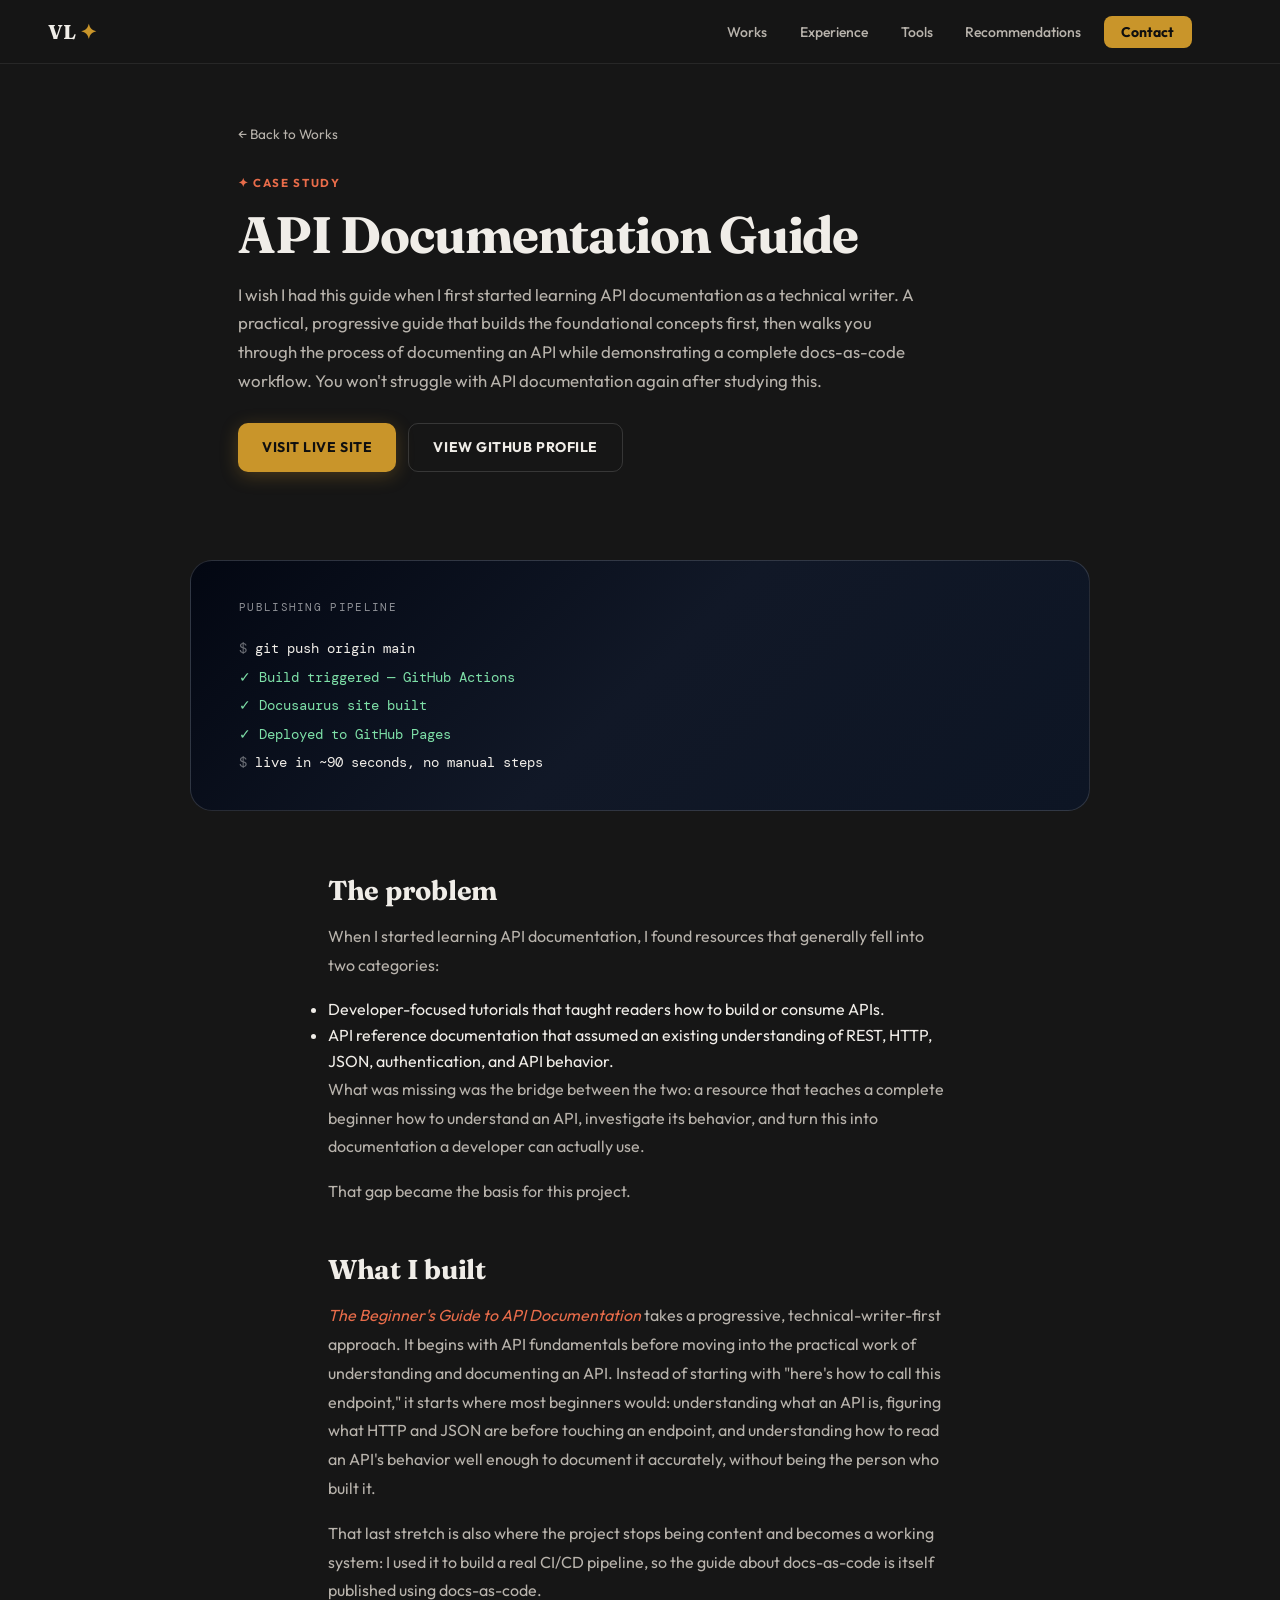
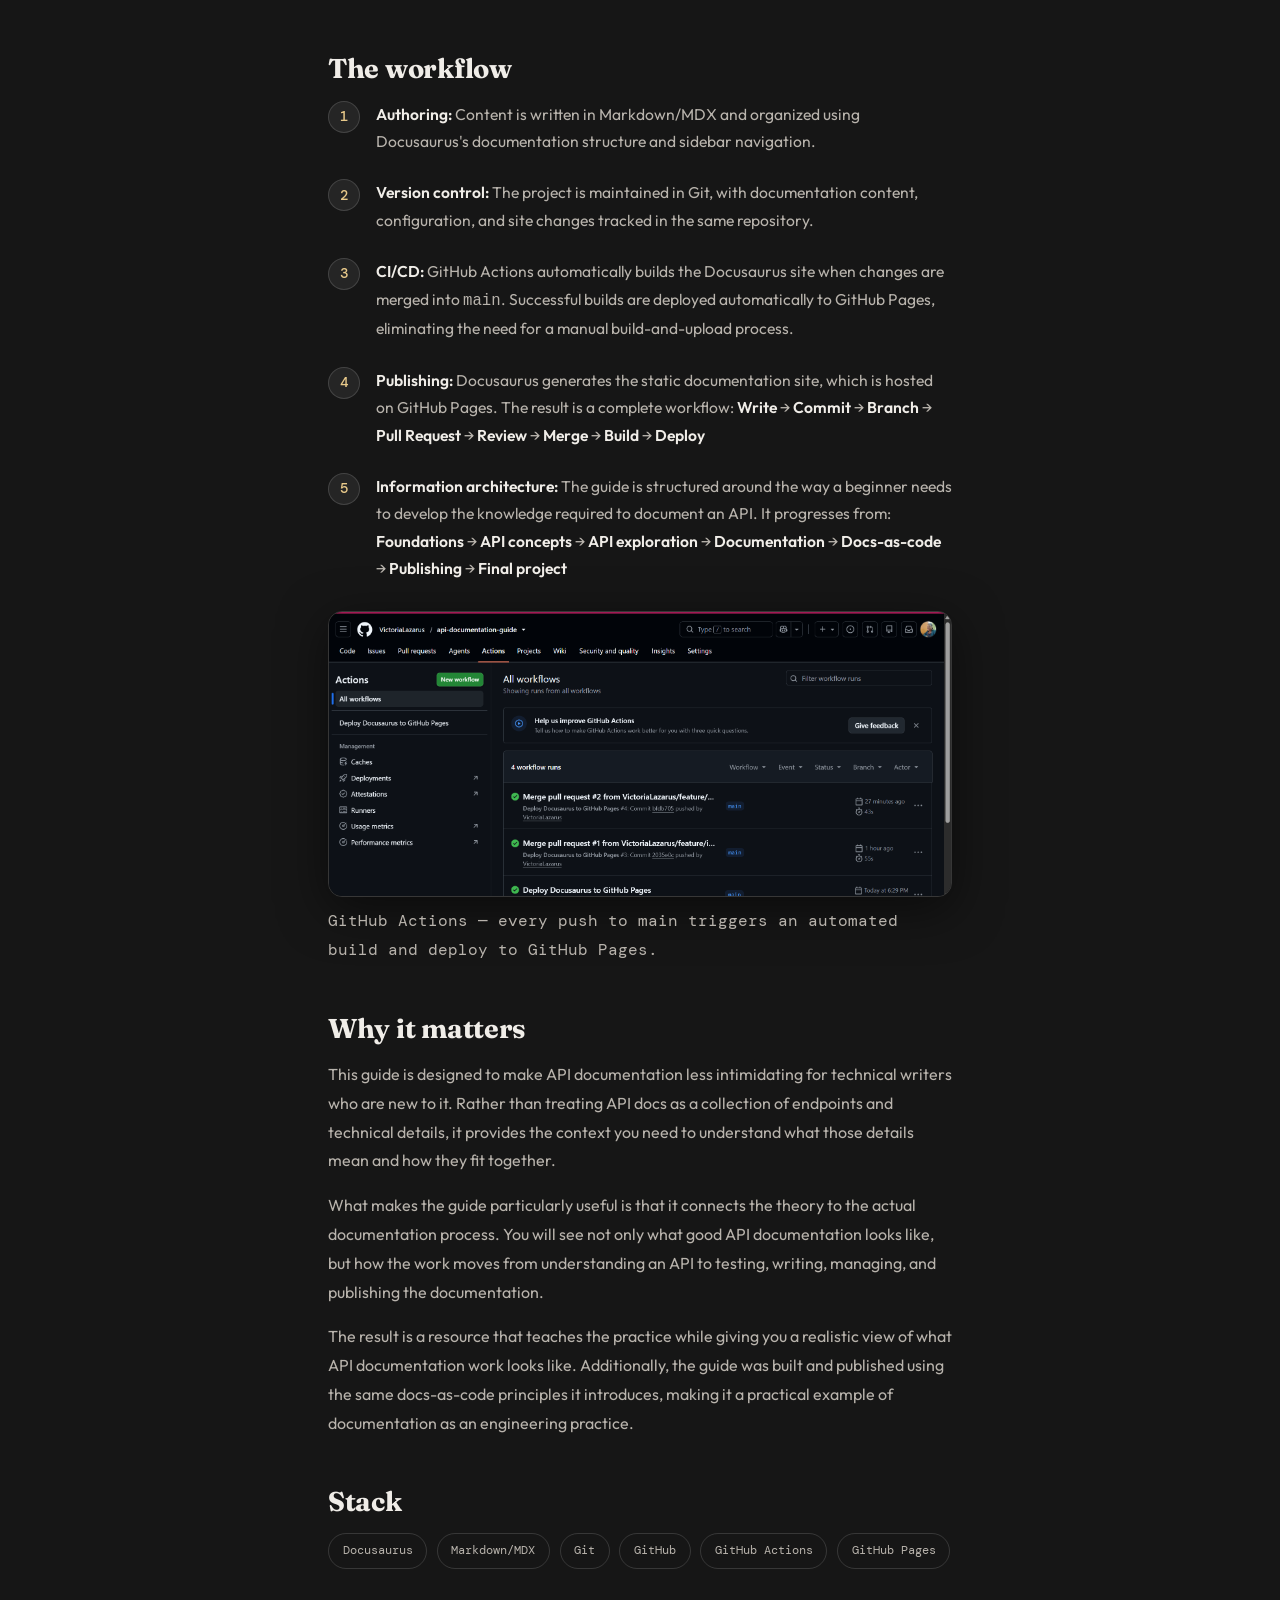
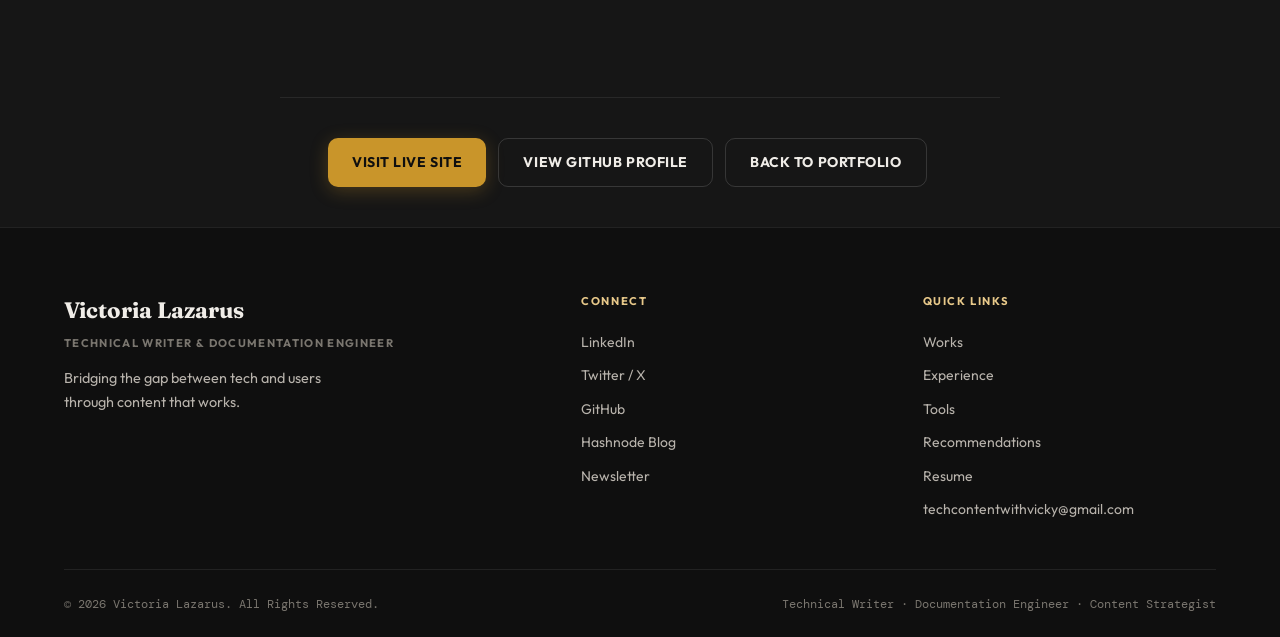
==== commit 2fdf5c90: "Update API documentation introduction for clarity Revised the introduction to the API documentation " ====
--- a/case-study-api-docs.html
+++ b/case-study-api-docs.html
@@ -180,9 +180,9 @@
 
   <div class="cs-section">
     <h2>Why it matters</h2>
-   <p>API documentation can be difficult to learn from when resources assume prior knowledge. This guide addresses that gap by taking readers from API fundamentals through endpoint testing and documentation, then into a practical docs-as-code workflow.</p>
-   <p>The project also demonstrates the complete documentation lifecycle: research and information architecture, authoring, Git-based version control, CI/CD, and publishing with Docusaurus and GitHub Pages.</p>
-   <p>The result is both a practical learning resource and a working example of how developer documentation can be structured, maintained, and published as an engineering practice.</p>
+   <p>This guide is designed to make API documentation less intimidating for technical writers who are new to it. Rather than treating API docs as a collection of endpoints and technical details, it provides the context you need to understand what those details mean and how they fit together.</p>
+   <p>What makes the guide particularly useful is that it connects the theory to the actual documentation process. You will see not only what good API documentation looks like, but how the work moves from understanding an API to testing, writing, managing, and publishing the documentation.</p>
+   <p>The result is a resource that teaches the practice while giving you a realistic view of what API documentation work looks like. Additionally, the guide was built and published using the same docs-as-code principles it introduces, making it a practical example of documentation as an engineering practice.</p>
   </div>
 
   <div class="cs-section">
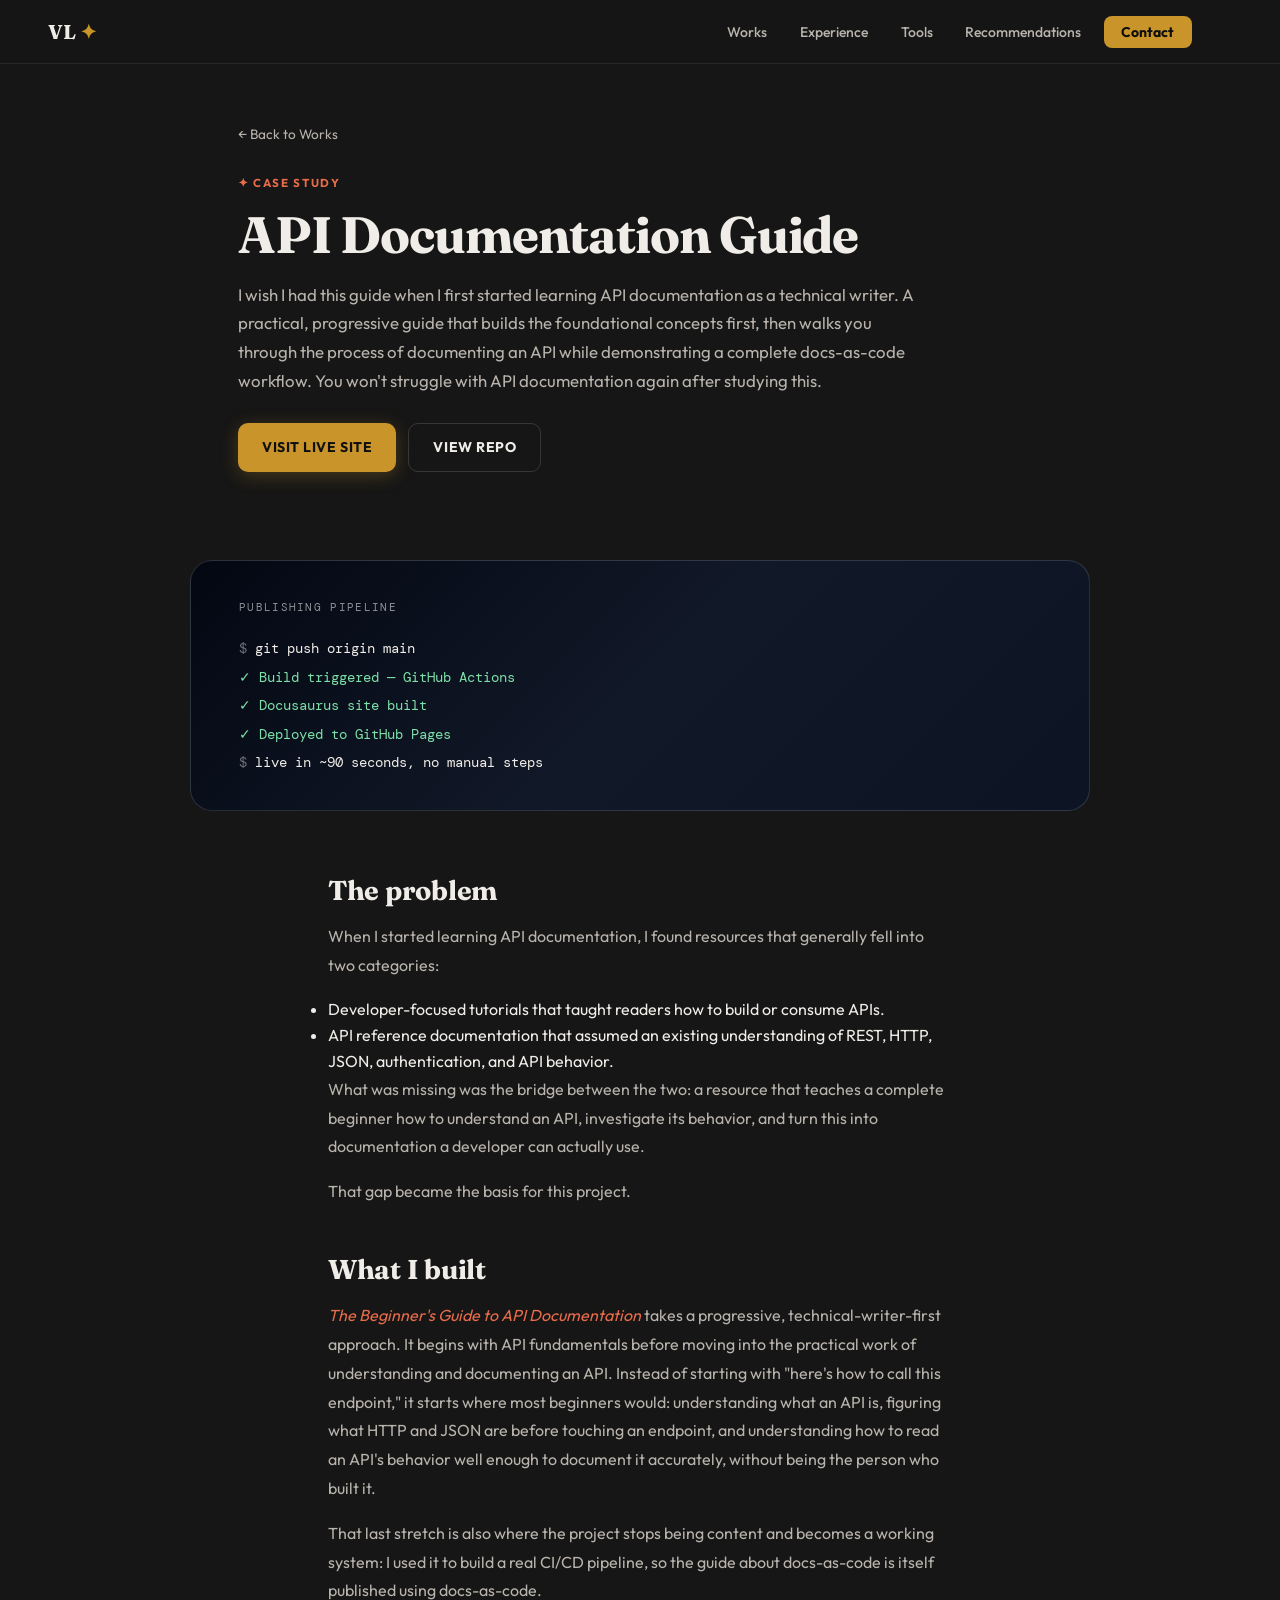
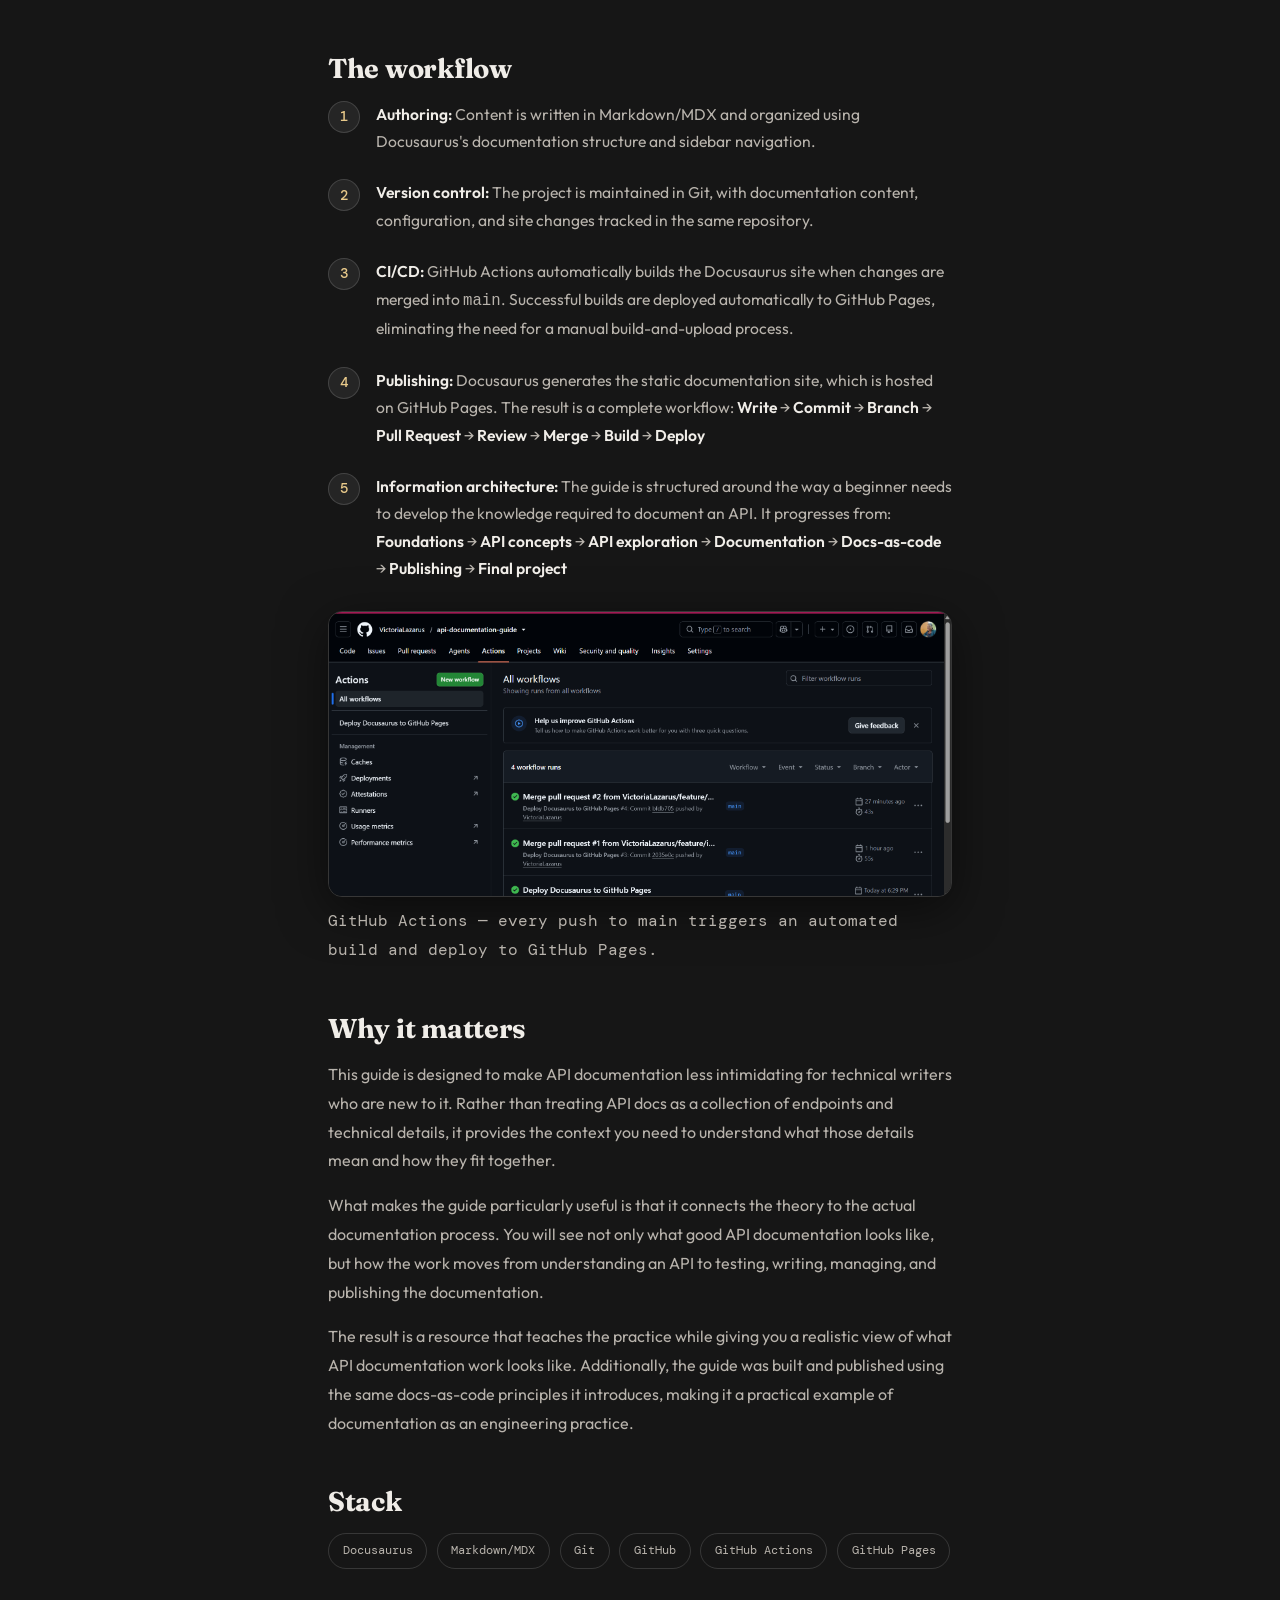
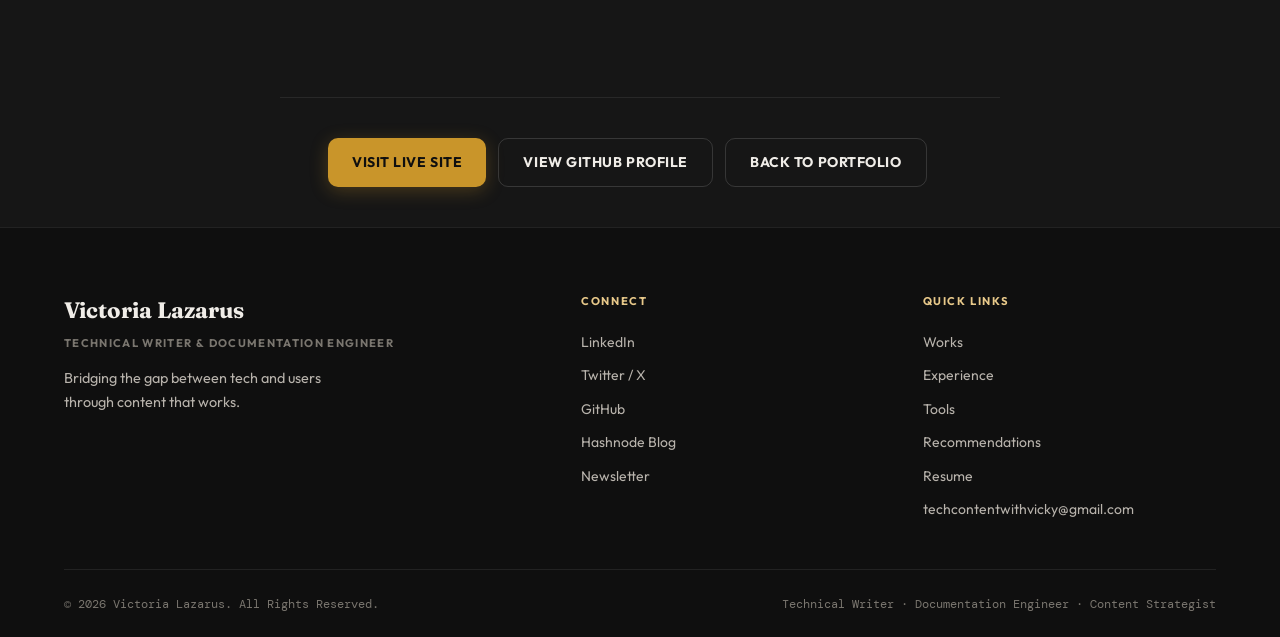
==== commit d2748809: "Update GitHub link to point to the repository" ====
--- a/case-study-api-docs.html
+++ b/case-study-api-docs.html
@@ -125,7 +125,7 @@
   <p class="cs-subtitle">I wish I had this guide when I first started learning API documentation as a technical writer. A practical, progressive guide that builds the foundational concepts first, then walks you through the process of documenting an API while demonstrating a complete docs-as-code workflow. You won't struggle with API documentation again after studying this.</p>
   <div class="cs-links">
     <a href="https://victorialazarus.github.io/api-documentation-guide/" target="_blank" class="btn btn-primary">Visit Live Site</a>
-    <a href="https://github.com/VictoriaLazarus" target="_blank" class="btn btn-outline">View GitHub Profile</a>
+    <a href="https://github.com/VictoriaLazarus/api-documentation-guide" target="_blank" class="btn btn-outline">View Repo</a>
   </div>
 </section>
 
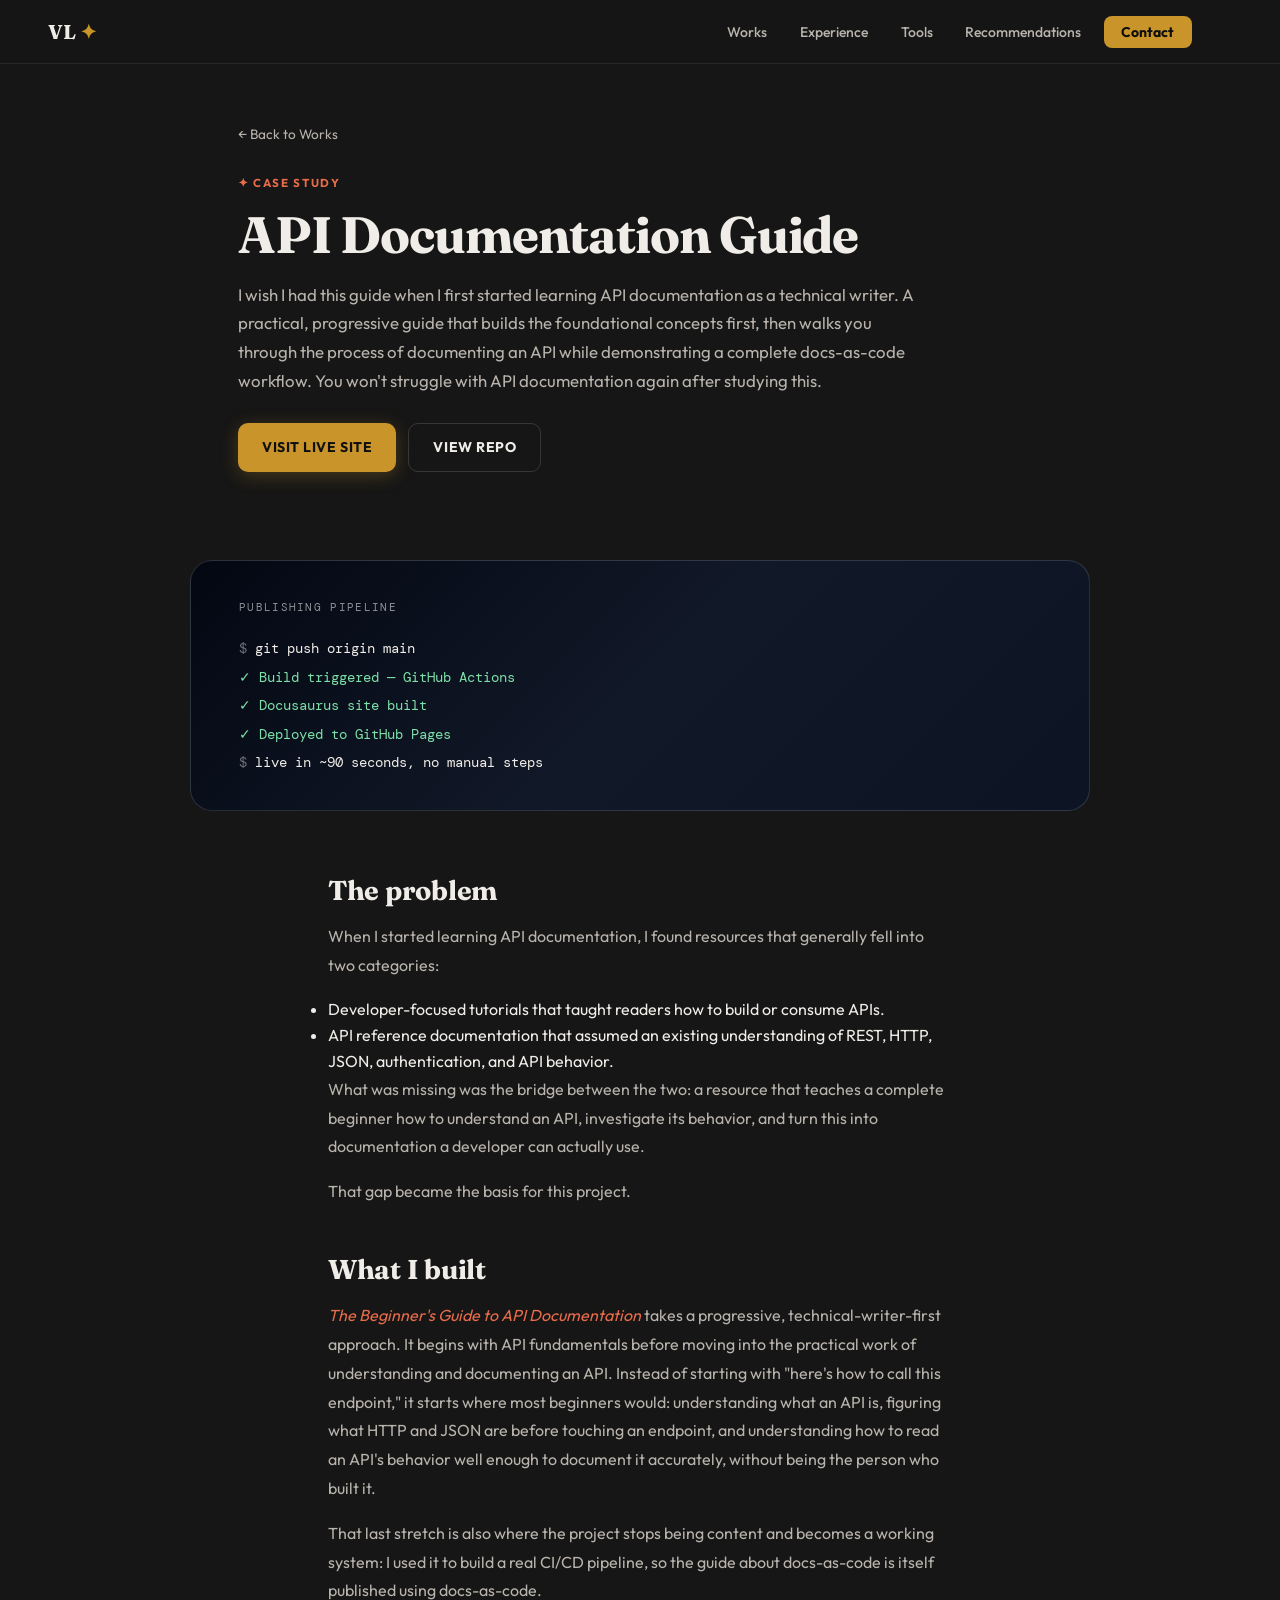
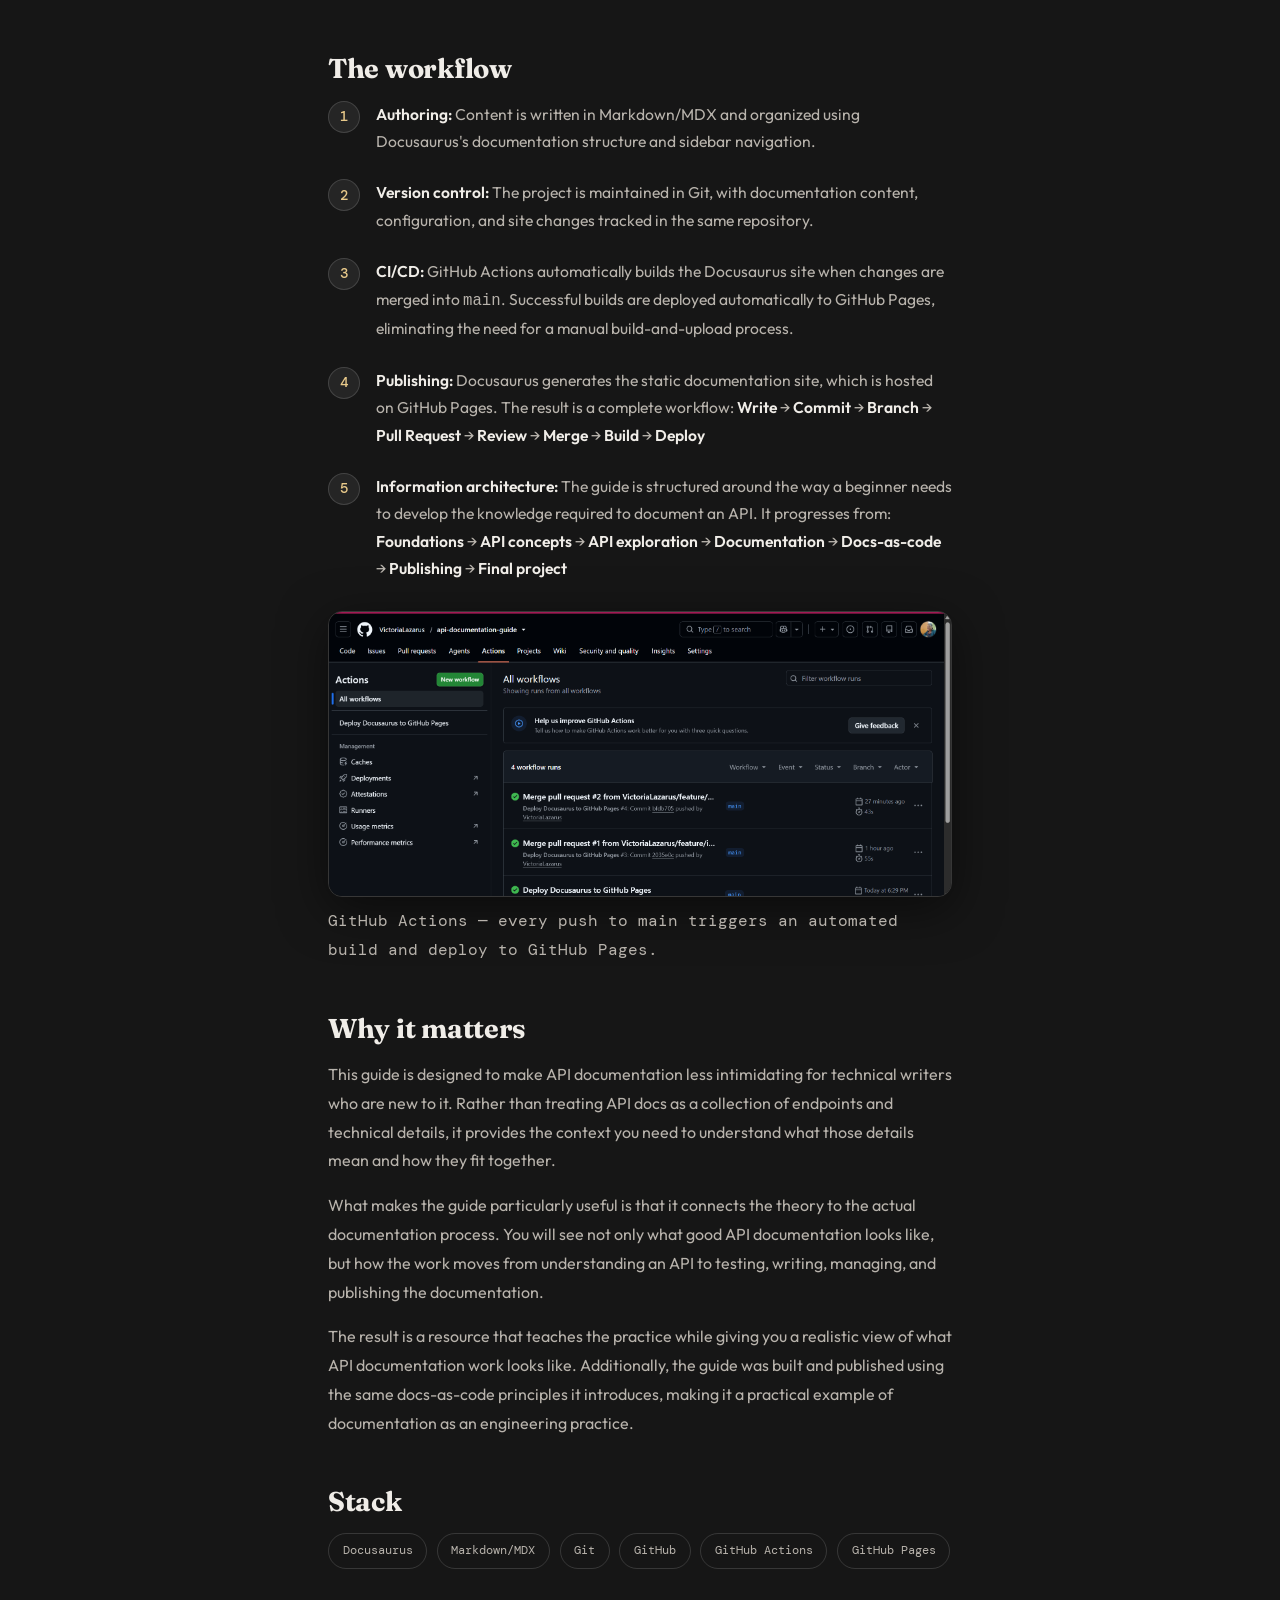
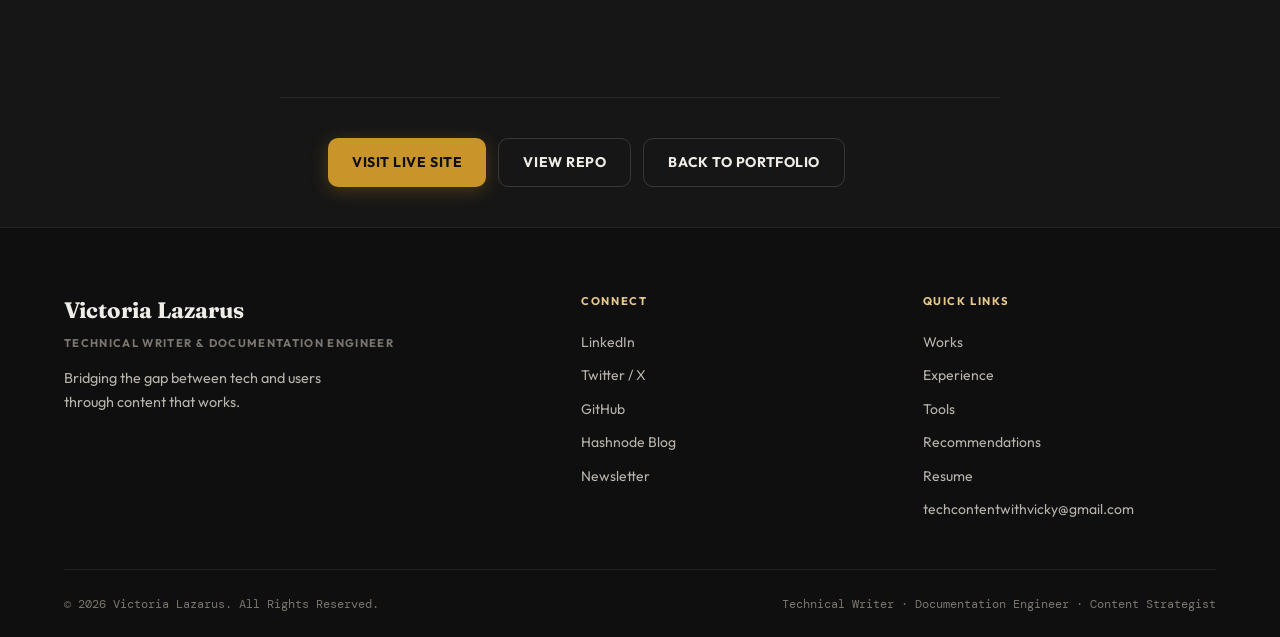
==== commit 724c9170: "Update GitHub link to point to the repository" ====
--- a/case-study-api-docs.html
+++ b/case-study-api-docs.html
@@ -196,7 +196,7 @@
 
 <div class="cs-cta">
   <a href="https://victorialazarus.github.io/api-documentation-guide/" target="_blank" class="btn btn-primary">Visit Live Site</a>
-  <a href="https://github.com/VictoriaLazarus" target="_blank" class="btn btn-outline">View GitHub Profile</a>
+  <a href="https://github.com/VictoriaLazarus/api-documentation-guide" target="_blank" class="btn btn-outline">View Repo</a>
   <a href="index.html#works" class="btn btn-outline">Back to Portfolio</a>
 </div>
 
--- a/styles.css
+++ b/styles.css
@@ -24,6 +24,12 @@
   --shadow: 0 4px 24px rgba(0,0,0,0.35);
   --shadow-lg: 0 12px 48px rgba(0,0,0,0.5);
   --transition: 0.22s ease;
+
+  /* ── Page layout (keeps every section aligned with the hero) ── */
+  --page-max: 1440px;
+  --gutter: clamp(1.25rem, 4vw, 3rem);
+  /* side padding: the gutter, plus extra space on screens wider than --page-max */
+  --side: max(var(--gutter), calc((100% - var(--page-max)) / 2 + var(--gutter)));
 }
 
 html { scroll-behavior: smooth; }
@@ -112,15 +118,17 @@
 /* ══════ HERO ══════ */
 .hero {
   min-height: 100vh;
-  padding: calc(var(--nav-h) + 3rem) clamp(1.25rem, 4vw, 3rem) 4rem;
-  display: flex; align-items: center; justify-content: space-between;
+  padding: calc(var(--nav-h) + 3rem) var(--gutter) 4rem;
+  display: flex; align-items: flex-start; justify-content: space-between;
   gap: clamp(2rem, 4vw, 4rem);
-  width: 100%; max-width: 100%; margin: 0; box-sizing: border-box;
-}
-.hero-text { flex: 1 1 0; min-width: 0; max-width: 700px; }
+  width: 100%; max-width: var(--page-max); margin: 0 auto; box-sizing: border-box;
+}
+.hero-text { flex: 1 1 0; min-width: 0; max-width: 820px; }
 .hero-image-col {
   flex: 0 0 auto;
-  display: flex; align-items: center; justify-content: flex-end; align-self: center;
+  display: flex; align-items: center; justify-content: flex-end;
+  align-self: flex-start;
+  margin-top: clamp(2.25rem, 5vw, 4rem);
 }
 .hero-eyebrow {
   font-size: 0.78rem; font-weight: 600; letter-spacing: 0.12em;
@@ -218,7 +226,7 @@
 /* ══════ HERO IMAGE ══════ */
 .hero-photo-wrapper { position: relative; }
 .hero-photo-placeholder {
-  width: clamp(260px, 22vw, 380px); height: clamp(260px, 22vw, 380px);
+  width: clamp(300px, 26vw, 440px); height: clamp(300px, 26vw, 440px);
   border-radius: 50%; background: var(--surface2);
   border: 3px solid rgba(201,149,42,0.35); overflow: hidden;
   display: flex; align-items: center; justify-content: center;
@@ -235,23 +243,16 @@
 }
 .hero-photo-badge span { color: var(--accent-coral); }
 
-/* ══════ SECTION LAYOUT ══════ */
+/* ══════ SECTION LAYOUT ══════
+   The section itself is full-width (so backgrounds reach the screen edges),
+   while --side pushes the content into the same centered column as the hero. */
 .section-wrap {
-  padding: 6rem clamp(1.25rem, 4vw, 3rem);
-  max-width: 100%; margin: 0; width: 100%; box-sizing: border-box;
+  width: 100%;
+  padding: 6rem var(--side);
+  box-sizing: border-box;
 }
 .section-wrap.alt {
-  background: var(--surface); max-width: 100%; padding-left: 0; padding-right: 0;
-}
-.section-wrap.alt > * {
-  max-width: 100%; margin-left: 0; margin-right: 0;
-  padding-left: clamp(1.25rem, 4vw, 3rem); padding-right: clamp(1.25rem, 4vw, 3rem);
-}
-.section-wrap.alt .recs-grid,
-.section-wrap.alt .exp-list,
-.section-wrap.alt .tools-scroll-wrap {
-  max-width: 100%; margin-left: 0; margin-right: 0;
-  padding-left: clamp(1.25rem, 4vw, 3rem); padding-right: clamp(1.25rem, 4vw, 3rem);
+  background: var(--surface); /* spans the full screen width */
 }
 .section-tag {
   display: inline-block; font-size: 0.72rem; font-weight: 700;
@@ -360,20 +361,21 @@
   gap: 2rem; padding: 2.5rem 0; border-bottom: 1px solid var(--border);
 }
 .exp-item:last-child { border-bottom: none; }
-.exp-period { font-size: 0.8rem; font-weight: 600; letter-spacing: 0.06em; text-transform: uppercase; color: var(--text2); margin-bottom: 0.4rem; font-family: 'DM Mono', monospace; }
+.exp-period { font-size: clamp(0.8rem, 0.9vw, 0.95rem); font-weight: 600; letter-spacing: 0.06em; text-transform: uppercase; color: var(--text2); margin-bottom: 0.4rem; font-family: 'DM Mono', monospace; }
 .exp-company-row { display: flex; align-items: center; gap: 0.5rem; flex-wrap: wrap; }
-.exp-company-name { font-size: 0.9rem; font-weight: 700; color: var(--accent2); }
-.exp-role { font-size: 1.05rem; font-weight: 700; color: var(--text); margin-bottom: 0.85rem; font-family: 'Fraunces', serif; }
+.exp-company-name { font-size: clamp(0.9rem, 1vw, 1.05rem); font-weight: 700; color: var(--accent2); }
+.exp-role { font-size: clamp(1.05rem, 1.3vw, 1.35rem); font-weight: 700; color: var(--text); margin-bottom: 0.85rem; font-family: 'Fraunces', serif; }
 .exp-bullets { padding-left: 1.1rem; display: flex; flex-direction: column; gap: 0.45rem; }
-.exp-bullets li { font-size: 0.9rem; color: var(--text2); line-height: 1.65; }
+.exp-bullets li { font-size: clamp(0.9rem, 1vw, 1.05rem); color: var(--text2); line-height: 1.7; }
 
 /* ══════ TOOLS ══════ */
 .tools-scroll-wrap { overflow: hidden; position: relative; }
 .tools-scroll-wrap::before, .tools-scroll-wrap::after {
   content: ''; position: absolute; top: 0; bottom: 0; width: 80px; z-index: 2; pointer-events: none;
 }
-.tools-scroll-wrap::before { left: 0;  background: linear-gradient(to right, var(--surface), transparent); }
-.tools-scroll-wrap::after  { right: 0; background: linear-gradient(to left,  var(--surface), transparent); }
+/* Tools section sits on --bg, so the edge fades use --bg too */
+.tools-scroll-wrap::before { left: 0;  background: linear-gradient(to right, var(--bg), transparent); }
+.tools-scroll-wrap::after  { right: 0; background: linear-gradient(to left,  var(--bg), transparent); }
 .tools-track { display: flex; gap: 0.6rem; width: max-content; animation: scroll-tools 50s linear infinite; }
 .tools-track:hover { animation-play-state: paused; }
 @keyframes scroll-tools { from{transform:translateX(0)} to{transform:translateX(-50%)} }
@@ -463,6 +465,8 @@
 
 /* ══════ RESPONSIVE ≤ 600px ══════ */
 @media (max-width: 600px) {
+  .section-wrap  { padding-left: 1rem; padding-right: 1rem; }
+
   .hero-name     { font-size: clamp(2.2rem, 11vw, 3rem); white-space: normal; }
   .section-title { font-size: clamp(1.6rem, 7vw, 2.2rem); }
   .hero-cta      { flex-direction: column; }
@@ -470,8 +474,6 @@
   .hero-socials  { gap: 0.35rem; }
   .hero-stats    { padding: 1rem; gap: 0.75rem; flex-wrap: wrap; justify-content: space-around; }
   .stat-num      { font-size: 1.3rem; }
-  .section-wrap          { padding-left: 1rem; padding-right: 1rem; }
-  .section-wrap.alt > *  { padding-left: 1rem; padding-right: 1rem; }
   .rec-card  { padding: 1.25rem; }
   .rec-text  { font-size: 0.88rem; }
   .hero-photo-placeholder { width: 140px; height: 140px; }
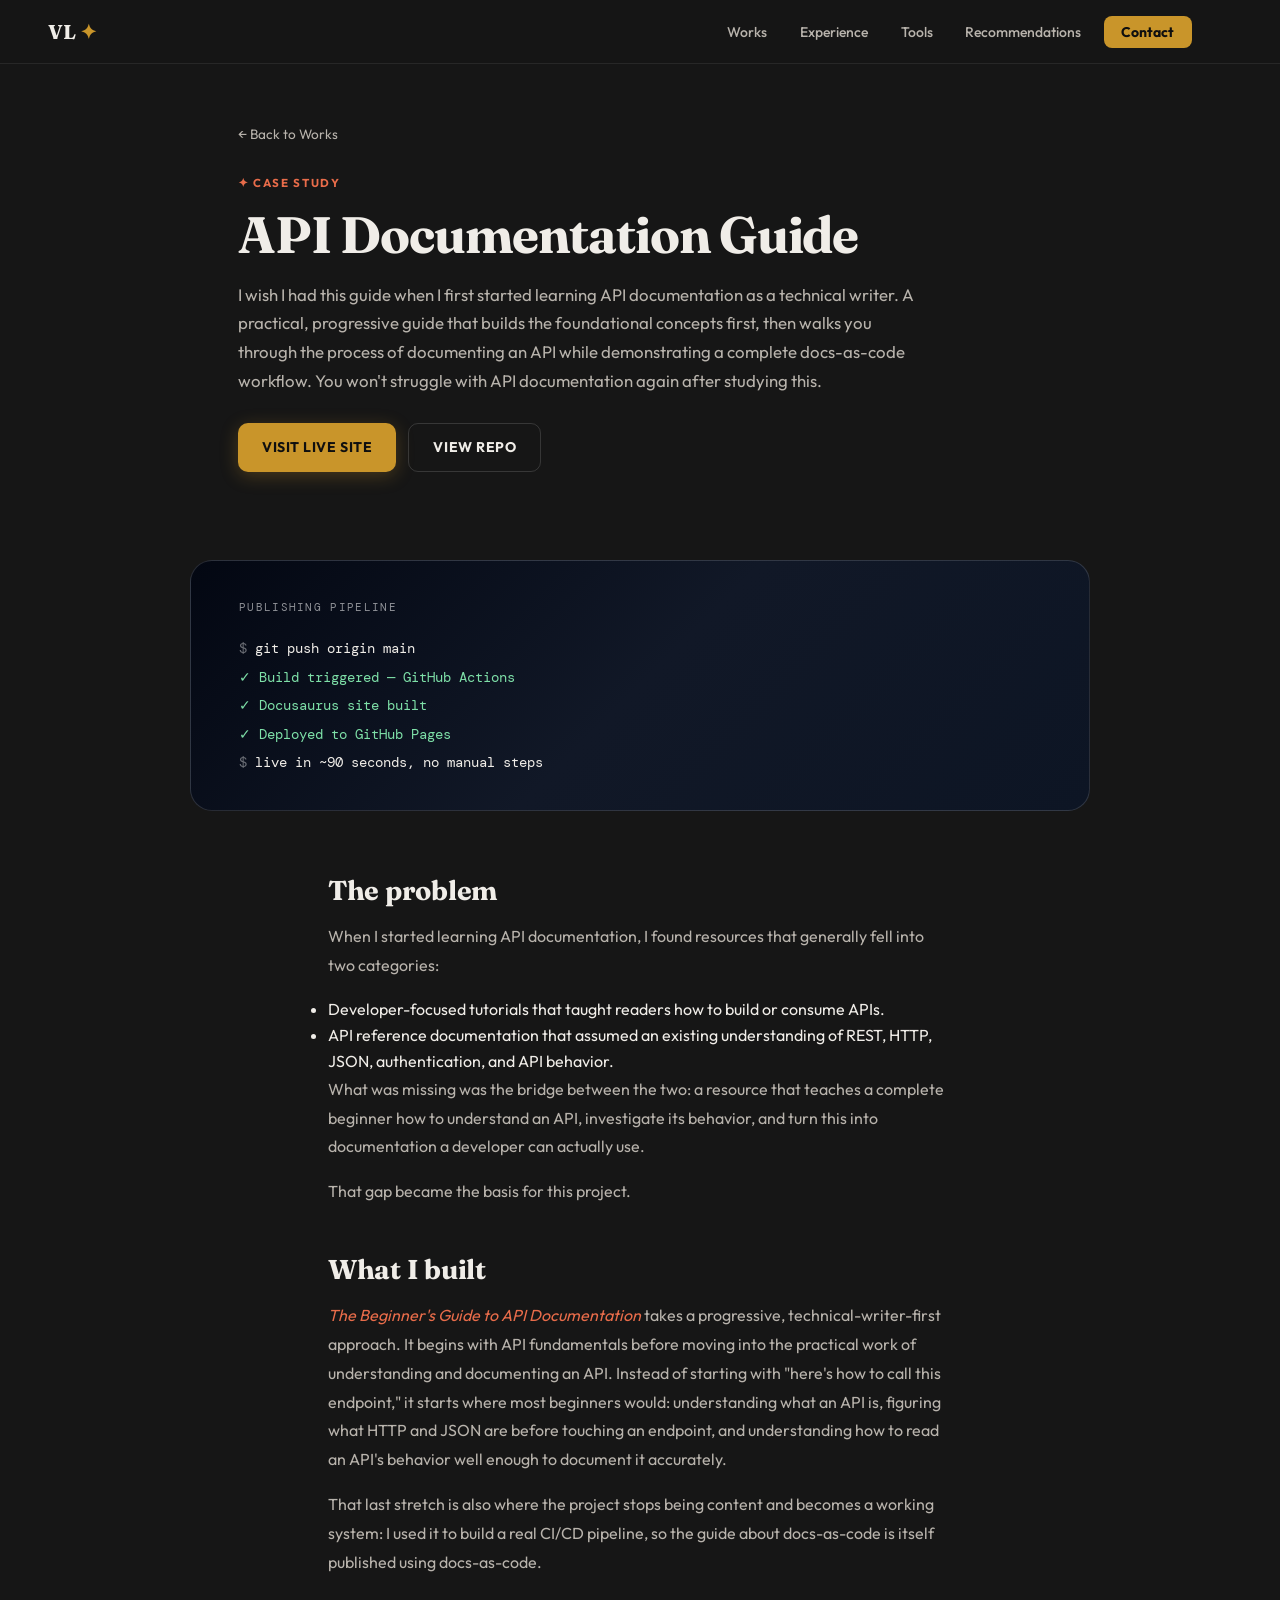
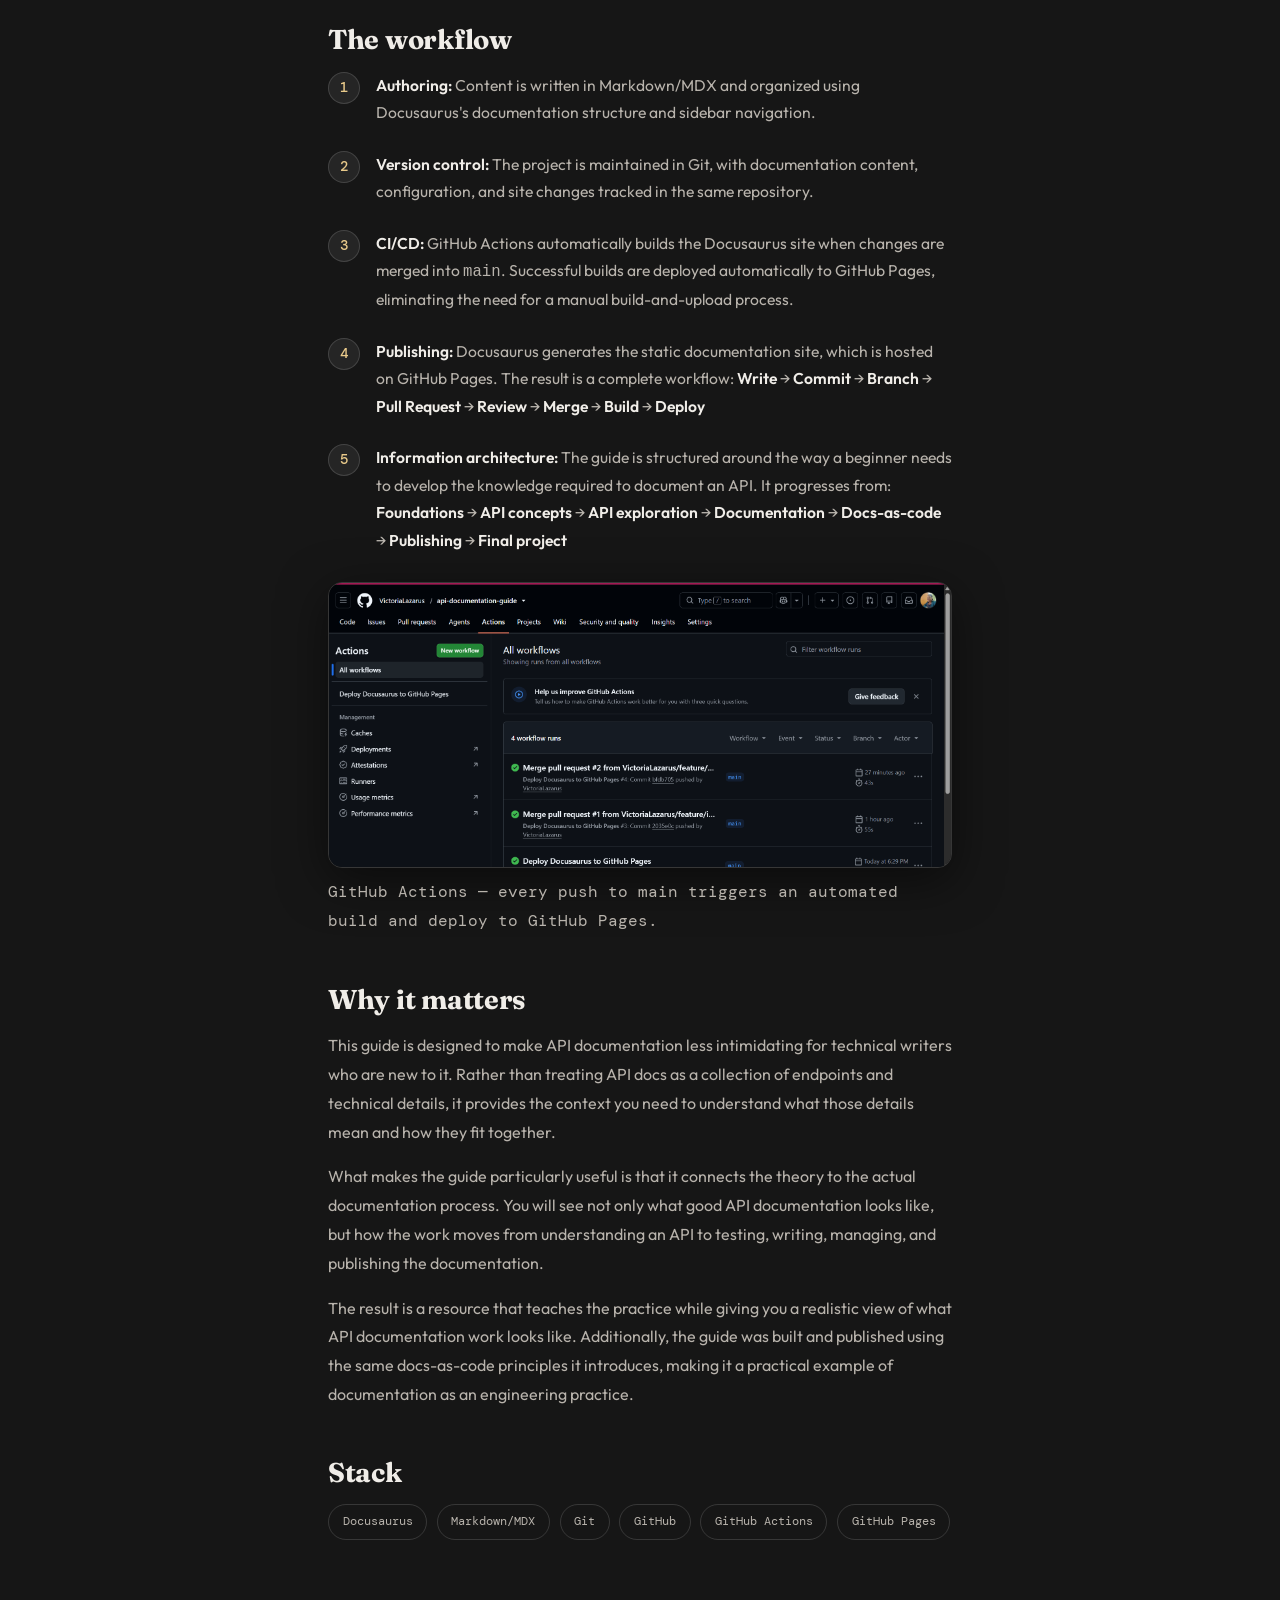
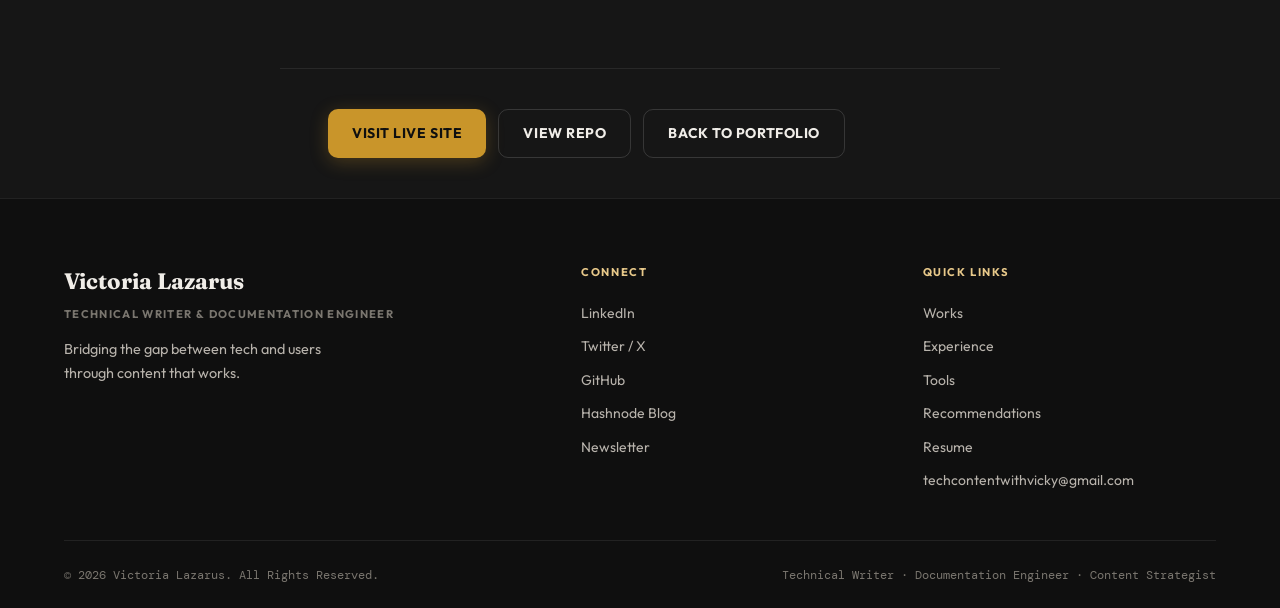
==== commit 3fc40feb: "Tune Vale for case study pages" ====
--- a/case-study-api-docs.html
+++ b/case-study-api-docs.html
@@ -155,7 +155,7 @@
   <div class="cs-section">
     <h2>What I built</h2>
     <p><em>The Beginner's Guide to API Documentation</em> takes a progressive, technical-writer-first approach.
-It begins with API fundamentals before moving into the practical work of understanding and documenting an API. Instead of starting with "here's how to call this endpoint," it starts where most beginners would: understanding what an API is, figuring what HTTP and JSON are before touching an endpoint, and understanding how to read an API's behavior well enough to document it accurately, without being the person who built it.</p>
+It begins with API fundamentals before moving into the practical work of understanding and documenting an API. Instead of starting with "here's how to call this endpoint," it starts where most beginners would: understanding what an API is, figuring what HTTP and JSON are before touching an endpoint, and understanding how to read an API's behavior well enough to document it accurately.</p>
     <p>That last stretch is also where the project stops being content and becomes a working system: I used it to build a real CI/CD pipeline, so the guide about docs-as-code is itself published using docs-as-code.</p>
   </div>
 
--- a/styles.css
+++ b/styles.css
@@ -119,16 +119,16 @@
 .hero {
   min-height: 100vh;
   padding: calc(var(--nav-h) + 3rem) var(--gutter) 4rem;
-  display: flex; align-items: flex-start; justify-content: space-between;
-  gap: clamp(2rem, 4vw, 4rem);
+  display: flex; align-items: flex-start; justify-content: flex-start;
+  gap: clamp(1rem, 2vw, 2.25rem);
   width: 100%; max-width: var(--page-max); margin: 0 auto; box-sizing: border-box;
 }
 .hero-text { flex: 1 1 0; min-width: 0; max-width: 820px; }
 .hero-image-col {
   flex: 0 0 auto;
-  display: flex; align-items: center; justify-content: flex-end;
+  display: flex; align-items: center; justify-content: flex-start;
   align-self: flex-start;
-  margin-top: clamp(2.25rem, 5vw, 4rem);
+  margin-top: clamp(2rem, 4.5vw, 3.75rem);
 }
 .hero-eyebrow {
   font-size: 0.78rem; font-weight: 600; letter-spacing: 0.12em;
@@ -226,7 +226,7 @@
 /* ══════ HERO IMAGE ══════ */
 .hero-photo-wrapper { position: relative; }
 .hero-photo-placeholder {
-  width: clamp(300px, 26vw, 440px); height: clamp(300px, 26vw, 440px);
+  width: clamp(290px, 25vw, 420px); height: clamp(290px, 25vw, 420px);
   border-radius: 50%; background: var(--surface2);
   border: 3px solid rgba(201,149,42,0.35); overflow: hidden;
   display: flex; align-items: center; justify-content: center;
